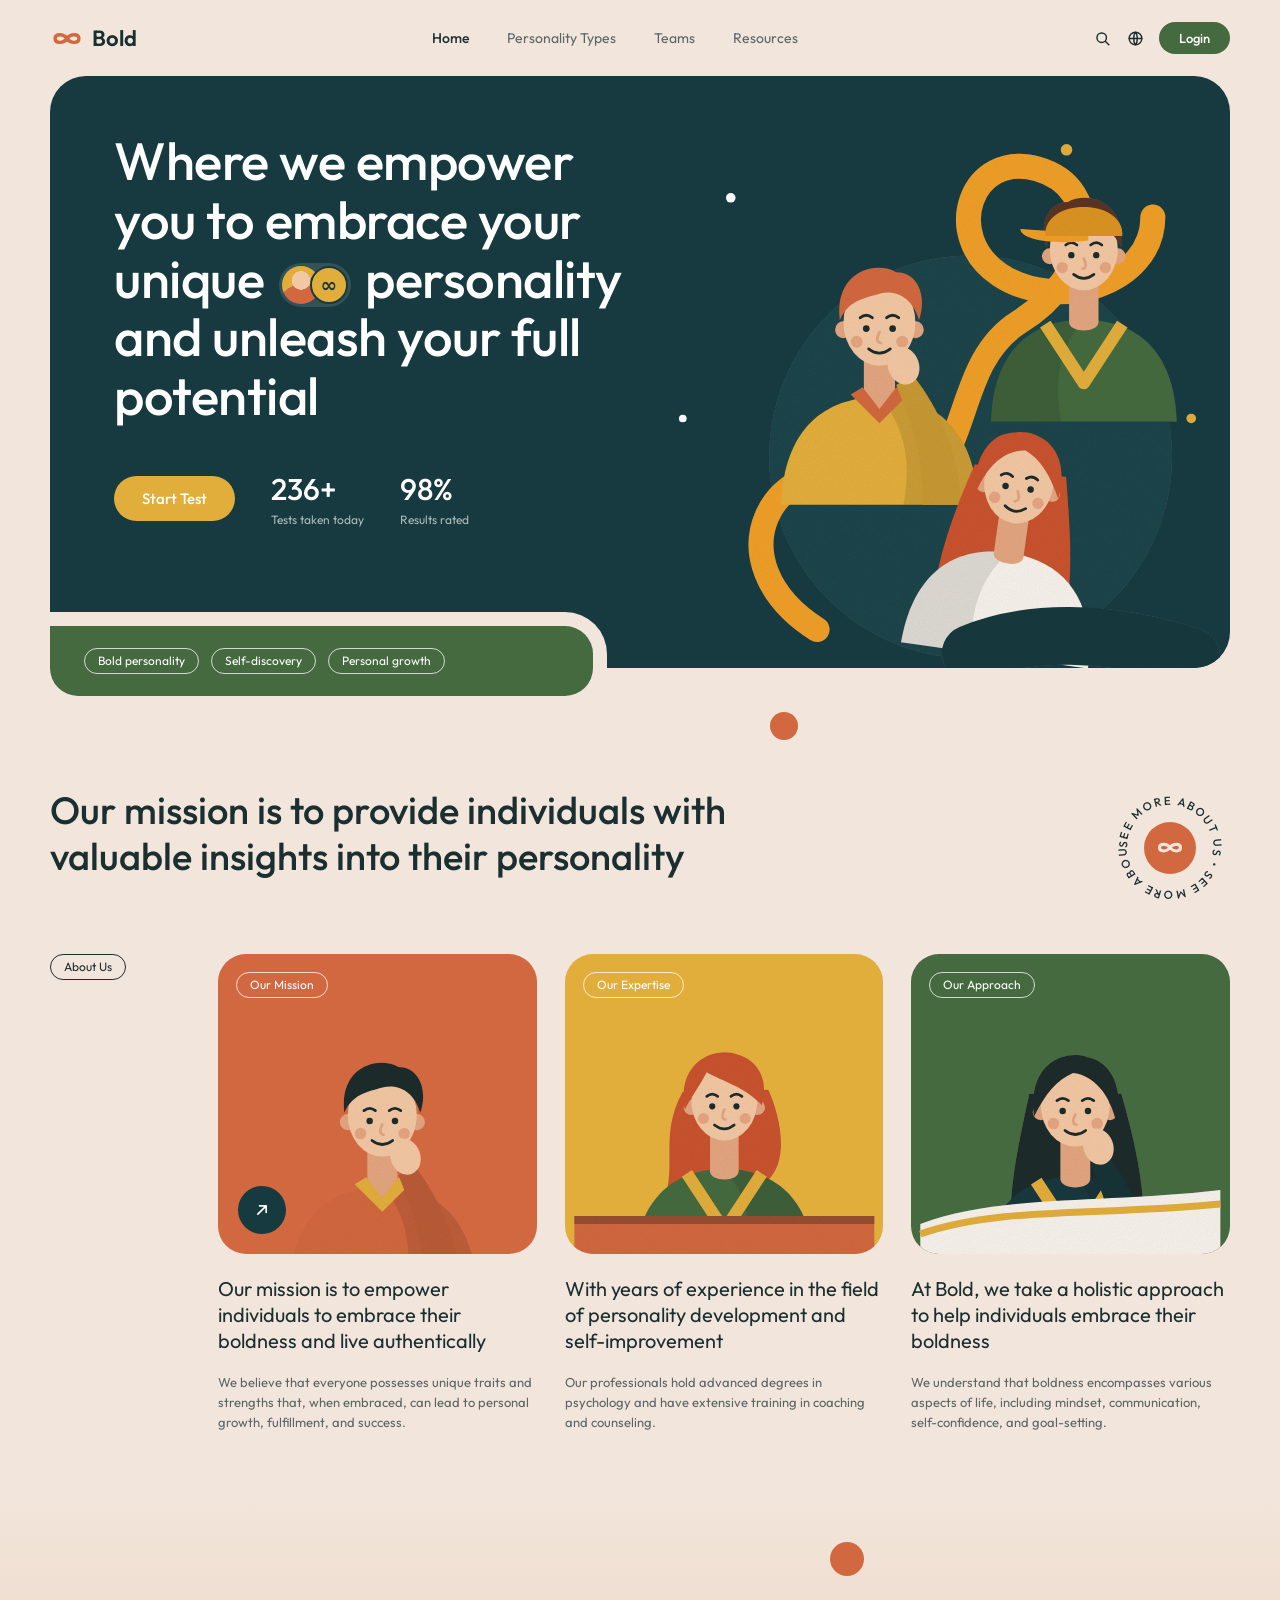
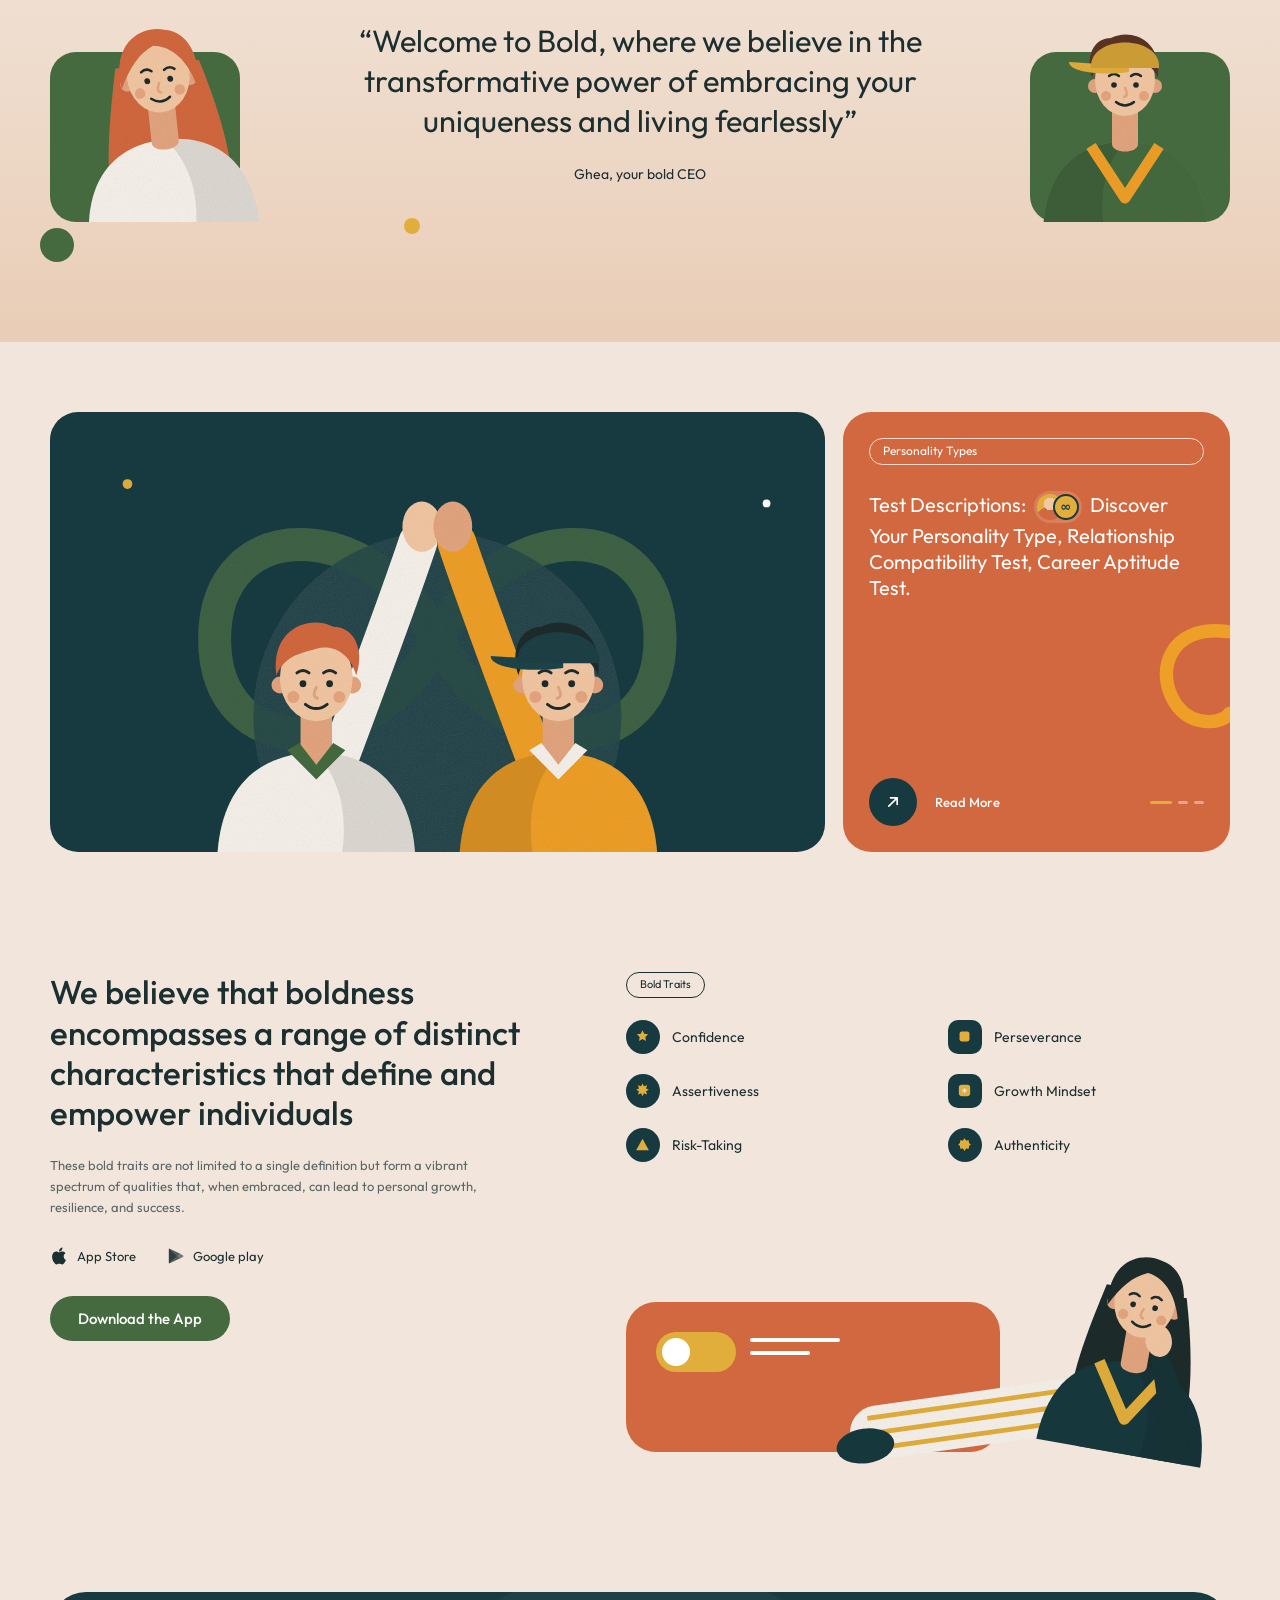
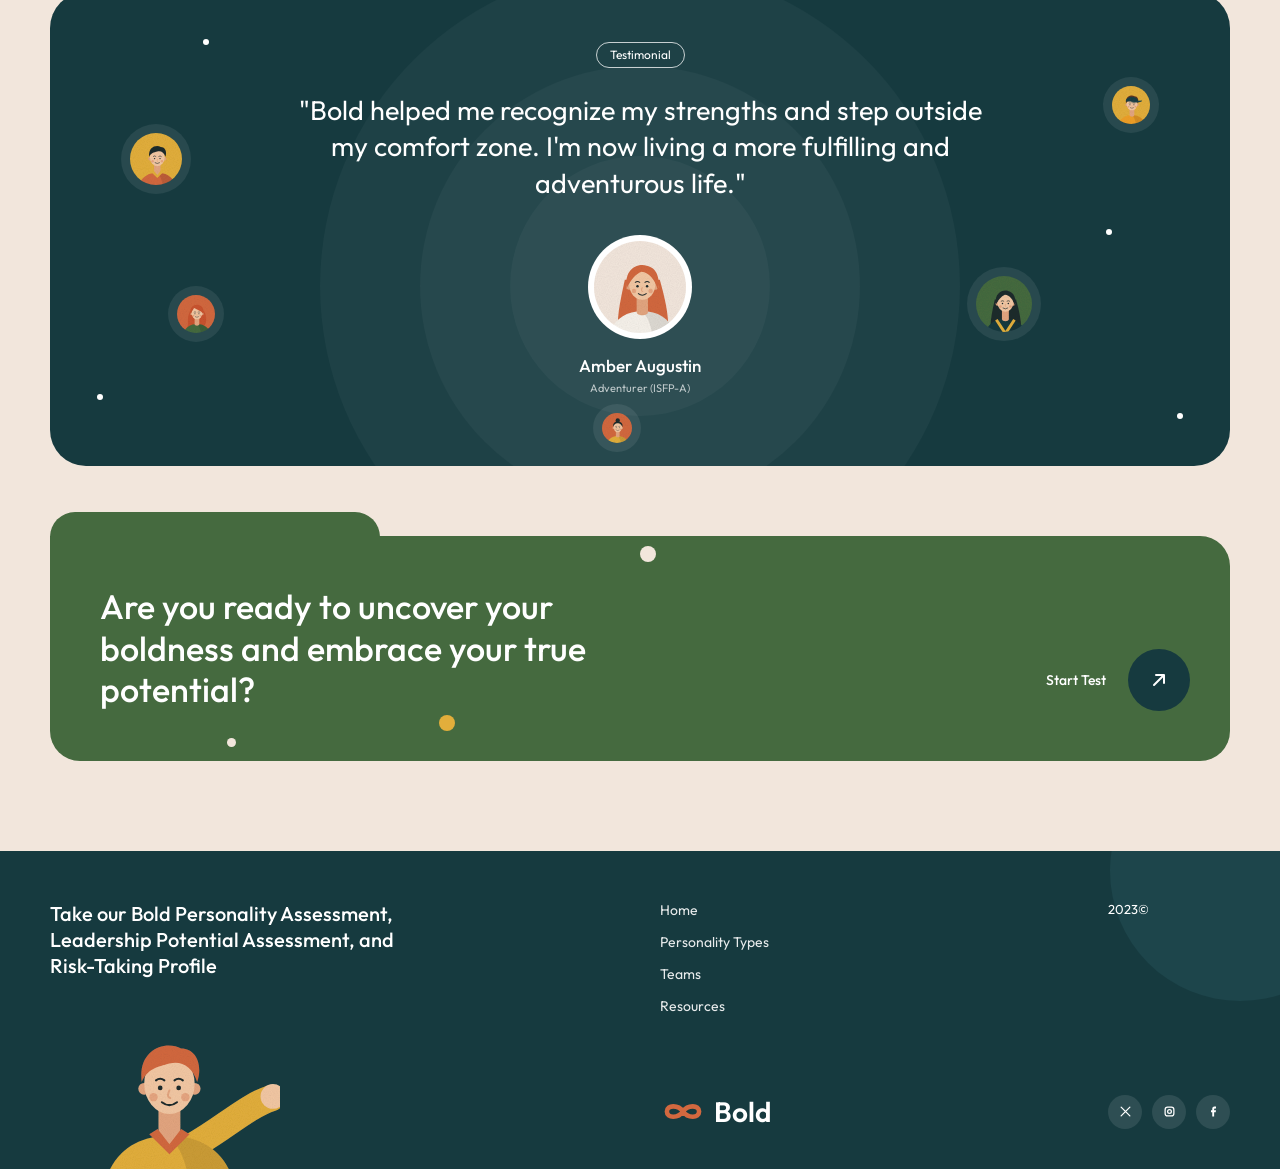
==== bold/index.html @ e5a9aaee "Add Bold personality landing page (HTML/CSS/JS) Co-Authored-By: Claude Opus 5.5 <noreply@anthropic.c" ====
<!DOCTYPE html>
<html lang="en">
<head>
  <meta charset="UTF-8" />
  <meta name="viewport" content="width=device-width, initial-scale=1.0" />
  <title>Bold — Embrace Your Personality</title>
  <meta name="description" content="Bold helps you discover your personality, embrace your uniqueness and unleash your full potential." />
  <link rel="preconnect" href="https://fonts.googleapis.com" />
  <link rel="preconnect" href="https://fonts.gstatic.com" crossorigin />
  <link href="https://fonts.googleapis.com/css2?family=Outfit:wght@300;400;500;600;700&display=swap" rel="stylesheet" />
  <link rel="stylesheet" href="style.css" />
  <link rel="icon" href="data:image/svg+xml,%3Csvg xmlns='http://www.w3.org/2000/svg' viewBox='0 0 40 20'%3E%3Cpath d='M20 10c-4-6-14-6-14 0s10 6 14 0 14-6 14 0-10 6-14 0z' fill='none' stroke='%23D9673F' stroke-width='4'/%3E%3C/svg%3E" />
</head>
<body>
  <!-- grain filter used by illustrations -->
  <svg width="0" height="0" style="position:absolute" aria-hidden="true">
    <filter id="grain">
      <feTurbulence type="fractalNoise" baseFrequency="0.9" numOctaves="2" stitchTiles="stitch" result="n" />
      <feColorMatrix in="n" type="saturate" values="0" result="g" />
      <feComponentTransfer in="g" result="g2"><feFuncA type="table" tableValues="0 0.22" /></feComponentTransfer>
      <feComposite in="g2" in2="SourceGraphic" operator="in" result="gc" />
      <feBlend in="SourceGraphic" in2="gc" mode="multiply" />
    </filter>
  </svg>

  <!-- ============ HEADER ============ -->
  <header class="nav container">
    <a href="#" class="logo" aria-label="Bold home">
      <svg viewBox="0 0 40 20" class="logo-mark"><path d="M20 10c-4-6-14-6-14 0s10 6 14 0 14-6 14 0-10 6-14 0z" /></svg>
      <span>Bold</span>
    </a>
    <nav class="nav-links" id="navLinks">
      <a href="#" class="active">Home</a>
      <a href="#types">Personality Types</a>
      <a href="#about">Teams</a>
      <a href="#traits">Resources</a>
    </nav>
    <div class="nav-actions">
      <button class="icon-btn" aria-label="Search">
        <svg viewBox="0 0 24 24"><circle cx="11" cy="11" r="6" /><path d="M20 20l-4.2-4.2" /></svg>
      </button>
      <button class="icon-btn" aria-label="Language">
        <svg viewBox="0 0 24 24"><circle cx="12" cy="12" r="8" /><path d="M4 12h16M12 4c3 3 3 13 0 16M12 4c-3 3-3 13 0 16" /></svg>
      </button>
      <a href="#" class="btn btn-green btn-sm">Login</a>
      <button class="burger" id="burger" aria-label="Menu"><span></span><span></span></button>
    </div>
  </header>

  <!-- ============ HERO ============ -->
  <section class="container hero-wrap">
    <div class="hero">
      <div class="hero-text reveal">
        <h1>Where we empower you to embrace your unique <span class="pill-avatars"><i class="pa pa-1"></i><i class="pa pa-2">∞</i></span> personality and unleash your full potential</h1>
        <div class="hero-meta">
          <a href="#cta" class="btn btn-yellow">Start Test</a>
          <div class="stat"><strong data-count="236" data-suffix="+">0</strong><span>Tests taken today</span></div>
          <div class="stat"><strong data-count="98" data-suffix="%">0</strong><span>Results rated</span></div>
        </div>
      </div>
      <div class="hero-art" id="heroArt"></div>
    </div>
    <div class="hero-tags">
      <span class="tag tag-light">Bold personality</span>
      <span class="tag tag-light">Self-discovery</span>
      <span class="tag tag-light">Personal growth</span>
    </div>
    <span class="dot dot-orange hero-dot"></span>
  </section>

  <!-- ============ MISSION ============ -->
  <section class="container mission" id="about">
    <div class="mission-head">
      <h2 class="reveal">Our mission is to provide individuals with valuable insights into their personality</h2>
      <a href="#types" class="spin-badge" aria-label="See more about us">
        <svg viewBox="0 0 100 100">
          <defs><path id="circ" d="M50,50 m-36,0 a36,36 0 1,1 72,0 a36,36 0 1,1 -72,0" /></defs>
          <text><textPath href="#circ">See More About Us • See More About Us • </textPath></text>
        </svg>
        <span class="spin-center"><svg viewBox="0 0 40 20"><path d="M20 10c-4-6-14-6-14 0s10 6 14 0 14-6 14 0-10 6-14 0z" /></svg></span>
      </a>
    </div>
    <div class="mission-grid">
      <span class="tag tag-outline about-tag">About Us</span>
      <article class="m-card reveal">
        <div class="m-img bg-terracotta" data-person="mission"><span class="tag tag-light tag-on-img">Our Mission</span>
          <a href="#" class="arrow-btn" aria-label="Read more"><svg viewBox="0 0 24 24"><path d="M7 17L17 7M9 7h8v8" /></svg></a>
        </div>
        <h3>Our mission is to empower individuals to embrace their boldness and live authentically</h3>
        <p>We believe that everyone possesses unique traits and strengths that, when embraced, can lead to personal growth, fulfillment, and success.</p>
      </article>
      <article class="m-card reveal">
        <div class="m-img bg-mustard" data-person="expertise"><span class="tag tag-light tag-on-img">Our Expertise</span></div>
        <h3>With years of experience in the field of personality development and self-improvement</h3>
        <p>Our professionals hold advanced degrees in psychology and have extensive training in coaching and counseling.</p>
      </article>
      <article class="m-card reveal">
        <div class="m-img bg-green" data-person="approach"><span class="tag tag-light tag-on-img">Our Approach</span></div>
        <h3>At Bold, we take a holistic approach to help individuals embrace their boldness</h3>
        <p>We understand that boldness encompasses various aspects of life, including mindset, communication, self-confidence, and goal-setting.</p>
      </article>
    </div>
  </section>

  <!-- ============ QUOTE ============ -->
  <section class="quote-sec">
    <div class="container quote">
      <span class="dot dot-orange q-dot1"></span>
      <span class="dot dot-green q-dot2"></span>
      <span class="dot dot-mustard q-dot3 small"></span>
      <div class="q-portrait q-left reveal" data-person="ceo"></div>
      <blockquote class="reveal">
        <p>“Welcome to Bold, where we believe in the transformative power of embracing your uniqueness and living fearlessly”</p>
        <cite>Ghea, your bold CEO</cite>
      </blockquote>
      <div class="q-portrait q-right reveal" data-person="cap"></div>
    </div>
  </section>

  <!-- ============ TYPES ============ -->
  <section class="container types" id="types">
    <div class="types-art reveal" id="hifive"></div>
    <div class="types-card reveal">
      <span class="tag tag-light">Personality Types</span>
      <div class="types-slides">
        <h3 class="types-slide active">Test Descriptions: <span class="pill-avatars sm"><i class="pa pa-1"></i><i class="pa pa-2">∞</i></span> Discover Your Personality Type, Relationship Compatibility Test, Career Aptitude Test.</h3>
        <h3 class="types-slide">Leadership Potential Assessment: find out how you inspire, decide and guide the people around you.</h3>
        <h3 class="types-slide">Risk-Taking Profile: understand how comfortable you are with uncertainty and bold moves.</h3>
      </div>
      <svg class="types-swirl" viewBox="0 0 120 160"><path d="M110 20 C40 10 20 70 50 110 C70 135 105 130 112 118" /></svg>
      <div class="types-foot">
        <a href="#" class="arrow-btn dark" aria-label="Open"><svg viewBox="0 0 24 24"><path d="M7 17L17 7M9 7h8v8" /></svg></a>
        <a href="#" class="read-more">Read More</a>
        <div class="slide-dots" id="slideDots"><button class="on"></button><button></button><button></button></div>
      </div>
    </div>
  </section>

  <!-- ============ TRAITS ============ -->
  <section class="container traits" id="traits">
    <div class="traits-text reveal">
      <h2>We believe that boldness encompasses a range of distinct characteristics that define and empower individuals</h2>
      <p>These bold traits are not limited to a single definition but form a vibrant spectrum of qualities that, when embraced, can lead to personal growth, resilience, and success.</p>
      <div class="stores">
        <a href="#"><svg viewBox="0 0 24 24"><path d="M16.4 12.6c0-2.6 2.1-3.8 2.2-3.9-1.2-1.8-3.1-2-3.7-2-1.6-.2-3.1.9-3.9.9-.8 0-2-.9-3.4-.9-1.7 0-3.3 1-4.2 2.6-1.8 3.1-.5 7.7 1.3 10.2.9 1.2 1.9 2.6 3.2 2.6 1.3-.1 1.8-.8 3.3-.8 1.6 0 2 .8 3.4.8 1.4 0 2.3-1.3 3.1-2.5 1-1.4 1.4-2.8 1.4-2.9-.1 0-2.7-1-2.7-4.1zM13.9 5c.7-.9 1.2-2 1.1-3.2-1 0-2.3.7-3 1.6-.7.8-1.2 2-1.1 3.1 1.1.1 2.3-.6 3-1.5z" fill="currentColor"/></svg> App Store</a>
        <a href="#"><svg viewBox="0 0 24 24"><path d="M4 3l10 9-10 9c-.4-.2-.6-.6-.6-1.1V4.1c0-.5.2-.9.6-1.1z" fill="currentColor" opacity=".9"/><path d="M14 12l3-2.7 3.4 2c.8.4.8 1.2 0 1.6l-3.4 2L14 12z" fill="currentColor" opacity=".6"/><path d="M4 3l13 6.3L14 12 4 3zM4 21l10-9 3 2.7L4 21z" fill="currentColor" opacity=".75"/></svg> Google play</a>
      </div>
      <a href="#" class="btn btn-green">Download the App</a>
    </div>
    <div class="traits-side">
      <span class="tag tag-outline">Bold Traits</span>
      <ul class="trait-list">
        <li><i class="ti"><svg viewBox="0 0 24 24"><path d="M12 3l2.4 5 5.6.8-4 3.9.9 5.5-4.9-2.6-4.9 2.6.9-5.5-4-3.9 5.6-.8z"/></svg></i>Confidence</li>
        <li><i class="ti sq"><svg viewBox="0 0 24 24"><rect x="5" y="5" width="14" height="14" rx="3"/></svg></i>Perseverance</li>
        <li><i class="ti"><svg viewBox="0 0 24 24"><path d="M12 2l2 4 4.5-1.5L17 9l4 2-4 2 1.5 4.5L14 16l-2 4-2-4-4.5 1.5L7 13l-4-2 4-2-1.5-4.5L10 6z"/></svg></i>Assertiveness</li>
        <li><i class="ti sq"><svg viewBox="0 0 24 24"><rect x="4" y="4" width="16" height="16" rx="4"/><path d="M9 12h6M12 9v6" stroke="#F2E6DC" stroke-width="2"/></svg></i>Growth Mindset</li>
        <li><i class="ti"><svg viewBox="0 0 24 24"><path d="M12 4l9 16H3z"/></svg></i>Risk-Taking</li>
        <li><i class="ti"><svg viewBox="0 0 24 24"><path d="M12 3l2.2 3.2L18 6l.4 3.8L21 12l-2.6 2.2L18 18l-3.8-.2L12 21l-2.2-3.2L6 18l-.4-3.8L3 12l2.6-2.2L6 6l3.8.2z"/></svg></i>Authenticity</li>
      </ul>
      <div class="lounge reveal">
        <div class="lounge-card">
          <span class="toggle"></span>
          <span class="lines"><i></i><i></i></span>
        </div>
        <div class="lounge-person" id="lounge"></div>
      </div>
    </div>
  </section>

  <!-- ============ TESTIMONIAL ============ -->
  <section class="container">
    <div class="testi reveal">
      <div class="rings"><i></i><i></i><i></i></div>
      <span class="tag tag-light">Testimonial</span>
      <p class="testi-quote" id="testiQuote">"Bold helped me recognize my strengths and step outside my comfort zone. I'm now living a more fulfilling and adventurous life."</p>
      <div class="testi-avatar" id="testiAvatar"></div>
      <h4 id="testiName">Amber Augustin</h4>
      <small id="testiRole">Adventurer (ISFP-A)</small>
      <button class="orbit o1" data-i="1" aria-label="Show testimonial 2"></button>
      <button class="orbit o2" data-i="2" aria-label="Show testimonial 3"></button>
      <button class="orbit o3" data-i="3" aria-label="Show testimonial 4"></button>
      <button class="orbit o4" data-i="4" aria-label="Show testimonial 5"></button>
      <button class="orbit o5" data-i="5" aria-label="Show testimonial 6"></button>
      <span class="star s1"></span><span class="star s2"></span><span class="star s3"></span><span class="star s4"></span>
    </div>
  </section>

  <!-- ============ CTA ============ -->
  <section class="container" id="cta">
    <div class="cta reveal">
      <span class="dot dot-cream c1 small"></span>
      <span class="dot dot-mustard c2 small"></span>
      <span class="dot dot-cream c3 tiny"></span>
      <h2>Are you ready to uncover your boldness and embrace your true potential?</h2>
      <div class="cta-actions">
        <a href="#" class="cta-link">Start Test</a>
        <a href="#" class="arrow-btn dark big" aria-label="Start test"><svg viewBox="0 0 24 24"><path d="M7 17L17 7M9 7h8v8" /></svg></a>
      </div>
    </div>
  </section>

  <!-- ============ FOOTER ============ -->
  <footer class="footer">
    <div class="container footer-in">
      <div class="f-left">
        <h3>Take our Bold Personality Assessment, Leadership Potential Assessment, and Risk-Taking Profile</h3>
        <div class="f-person" id="footPerson"></div>
      </div>
      <div class="f-right">
        <ul class="f-links">
          <li><a href="#">Home</a></li>
          <li><a href="#types">Personality Types</a></li>
          <li><a href="#about">Teams</a></li>
          <li><a href="#traits">Resources</a></li>
        </ul>
        <span class="f-year">2023©</span>
        <a href="#" class="logo logo-light"><svg viewBox="0 0 40 20" class="logo-mark"><path d="M20 10c-4-6-14-6-14 0s10 6 14 0 14-6 14 0-10 6-14 0z" /></svg><span>Bold</span></a>
        <div class="socials">
          <a href="#" aria-label="X"><svg viewBox="0 0 24 24"><path d="M5 5l14 14M19 5L5 19"/></svg></a>
          <a href="#" aria-label="Instagram"><svg viewBox="0 0 24 24"><rect x="5" y="5" width="14" height="14" rx="4"/><circle cx="12" cy="12" r="3"/></svg></a>
          <a href="#" aria-label="Facebook"><svg viewBox="0 0 24 24"><path d="M14 7h2V4h-2.5C11 4 10 5.6 10 8v2H8v3h2v7h3v-7h2.5l.5-3h-3V8.3c0-.8.3-1.3 1-1.3z" fill="currentColor" stroke="none"/></svg></a>
        </div>
      </div>
    </div>
  </footer>

  <script src="script.js"></script>
</body>
</html>
---- bold/style.css ----
:root {
  --cream: #F2E6DC;
  --cream-2: #EFD9C8;
  --peach: #E9CDB6;
  --ink: #163A3F;
  --ink-2: #1D454B;
  --terracotta: #D2683F;
  --orange: #EE9F27;
  --mustard: #E2AE3B;
  --green: #456A3F;
  --green-2: #3D5E37;
  --text: #1B2E30;
  --muted: #5A6566;
  --radius: 28px;
}

* { margin: 0; padding: 0; box-sizing: border-box; }
html { scroll-behavior: smooth; overflow-x: hidden; }
body {
  font-family: "Outfit", system-ui, sans-serif;
  background: var(--cream);
  color: var(--text);
  overflow-x: hidden;
  -webkit-font-smoothing: antialiased;
}
a { color: inherit; text-decoration: none; }
button { font: inherit; border: 0; background: none; cursor: pointer; color: inherit; }
img, svg { display: block; }
.container { width: min(1180px, 100% - 40px); margin-inline: auto; }

/* ---------- shared bits ---------- */
.btn {
  display: inline-flex; align-items: center; justify-content: center;
  padding: 13px 28px; border-radius: 999px; font-weight: 500; font-size: 15px;
  transition: transform .25s, box-shadow .25s, background .25s;
}
.btn:hover { transform: translateY(-2px); box-shadow: 0 10px 22px -10px rgba(0,0,0,.45); }
.btn-sm { padding: 8px 20px; font-size: 13px; }
.btn-green { background: var(--green); color: #fff; }
.btn-green:hover { background: var(--green-2); }
.btn-yellow { background: var(--mustard); color: #fff; }

.tag {
  display: inline-block; padding: 5px 13px; border-radius: 999px;
  font-size: 12px; line-height: 1.2; white-space: nowrap;
}
.tag-light { border: 1px solid rgba(255,255,255,.75); color: #fff; }
.tag-outline { border: 1px solid var(--text); color: var(--text); }

.dot { position: absolute; border-radius: 50%; width: 34px; height: 34px; pointer-events: none; }
.dot.small { width: 16px; height: 16px; }
.dot.tiny { width: 9px; height: 9px; }
.dot-orange { background: var(--terracotta); }
.dot-green { background: var(--green); }
.dot-mustard { background: var(--mustard); }
.dot-cream { background: var(--cream); }

.arrow-btn {
  width: 48px; height: 48px; border-radius: 50%; background: var(--ink);
  display: grid; place-items: center; transition: transform .3s;
}
.arrow-btn svg { width: 20px; fill: none; stroke: #fff; stroke-width: 2; stroke-linecap: round; stroke-linejoin: round; }
.arrow-btn:hover { transform: rotate(45deg); }
.arrow-btn.big { width: 62px; height: 62px; }
.arrow-btn.big svg { width: 24px; }

.pill-avatars {
  display: inline-flex; vertical-align: middle; align-items: center;
  background: rgba(255,255,255,.12); border-radius: 999px; padding: 3px; margin: 0 4px;
}
.pa {
  width: 38px; height: 38px; border-radius: 50%; display: grid; place-items: center;
  font-style: normal; font-size: 20px; font-weight: 700;
}
.pa-1 { background: radial-gradient(circle at 50% 38%, #F2C7A3 0 30%, transparent 31%), radial-gradient(circle at 50% 110%, var(--terracotta) 0 50%, transparent 51%), var(--mustard); }
.pa-2 { background: var(--mustard); color: var(--ink); margin-left: -10px; border: 2px solid var(--ink); }
.pill-avatars.sm .pa { width: 26px; height: 26px; font-size: 13px; }
.pill-avatars.sm { background: rgba(255,255,255,.15); }

.reveal { opacity: 0; transform: translateY(30px); transition: opacity .8s ease, transform .8s ease; }
.reveal.in { opacity: 1; transform: none; }

.illo { width: 100%; height: 100%; filter: url(#grain); }

/* ---------- NAV ---------- */
.nav { display: flex; align-items: center; justify-content: space-between; padding: 22px 0; position: relative; z-index: 20; }
.logo { display: flex; align-items: center; gap: 8px; font-weight: 600; font-size: 22px; }
.logo-mark { width: 34px; fill: none; stroke: var(--terracotta); stroke-width: 4; }
.nav-links { display: flex; gap: 38px; font-size: 14px; }
.nav-links a { color: var(--muted); transition: color .2s; position: relative; }
.nav-links a.active, .nav-links a:hover { color: var(--text); font-weight: 500; }
.nav-actions { display: flex; align-items: center; gap: 14px; }
.icon-btn svg { width: 19px; fill: none; stroke: var(--text); stroke-width: 1.8; stroke-linecap: round; }
.burger { display: none; width: 36px; height: 36px; flex-direction: column; justify-content: center; gap: 6px; }
.burger span { display: block; height: 2px; background: var(--text); width: 22px; margin-inline: auto; transition: .3s; }
.burger.open span:first-child { transform: translateY(4px) rotate(45deg); }
.burger.open span:last-child { transform: translateY(-4px) rotate(-45deg); }

/* ---------- HERO ---------- */
.hero-wrap { position: relative; }
.hero {
  background: var(--ink); border-radius: 36px; min-height: 560px;
  display: grid; grid-template-columns: 1.05fr 1fr; overflow: hidden; position: relative;
  border-bottom-left-radius: 36px;
}
.hero-text { padding: 56px 0 140px 64px; color: #fff; z-index: 2; }
.hero h1 { font-size: clamp(32px, 4.1vw, 54px); font-weight: 500; line-height: 1.12; letter-spacing: -.5px; }
.hero-meta { display: flex; align-items: center; gap: 36px; margin-top: 44px; flex-wrap: wrap; }
.stat strong { display: block; font-size: 30px; font-weight: 500; }
.stat span { font-size: 12px; color: rgba(255,255,255,.65); }
.hero-art { position: relative; min-height: 460px; }
.hero-tags {
  position: absolute; left: 0; bottom: -28px; width: 46%;
  background: var(--green); border-radius: 0 28px 28px 28px; padding: 22px 34px;
  display: flex; gap: 12px; flex-wrap: wrap;
  box-shadow: 0 0 0 14px var(--cream);
}
.hero-dot { left: 61%; bottom: -72px; width: 28px; height: 28px; }

/* ---------- MISSION ---------- */
.mission { padding-top: 120px; position: relative; }
.mission-head { display: flex; justify-content: space-between; align-items: flex-start; gap: 30px; }
.mission-head h2 { font-size: clamp(26px, 3vw, 38px); font-weight: 500; line-height: 1.2; max-width: 720px; }
.spin-badge { position: relative; width: 120px; height: 120px; flex: none; }
.spin-badge > svg { width: 100%; height: 100%; animation: spin 14s linear infinite; }
.spin-badge text { font-size: 9.6px; letter-spacing: 1.6px; fill: var(--text); font-weight: 500; text-transform: uppercase; }
.spin-center { position: absolute; inset: 34px; border-radius: 50%; background: var(--terracotta); display: grid; place-items: center; }
.spin-center svg { width: 30px; fill: none; stroke: var(--cream); stroke-width: 4; }
@keyframes spin { to { transform: rotate(360deg); } }

.mission-grid { display: grid; grid-template-columns: 140px repeat(3, 1fr); gap: 28px; margin-top: 46px; }
.about-tag { align-self: start; justify-self: start; }
.m-img { height: 300px; border-radius: var(--radius); position: relative; overflow: hidden; }
.m-img .illo { position: absolute; inset: 0; }
.tag-on-img { position: absolute; top: 18px; left: 18px; z-index: 2; }
.m-img .arrow-btn { position: absolute; left: 20px; bottom: 20px; z-index: 2; }
.bg-terracotta { background: var(--terracotta); }
.bg-mustard { background: var(--mustard); }
.bg-green { background: var(--green); }
.m-card h3 { font-size: 20px; font-weight: 400; line-height: 1.3; margin: 22px 0 18px; }
.m-card p { font-size: 13px; color: var(--muted); line-height: 1.55; }
.m-card:hover .illo { transform: scale(1.04); }
.m-img .illo { transition: transform .6s ease; }

/* ---------- QUOTE ---------- */
.quote-sec { background: linear-gradient(var(--cream), var(--peach)); padding: 110px 0 120px; margin-top: 40px; }
.quote { position: relative; display: grid; grid-template-columns: 220px 1fr 220px; align-items: center; gap: 40px; }
.quote blockquote { text-align: center; }
.quote blockquote p { font-size: clamp(22px, 2.4vw, 31px); line-height: 1.3; font-weight: 400; }
.quote cite { display: block; margin-top: 24px; font-style: normal; font-size: 14px; }
.q-portrait { height: 240px; position: relative; }
.q-portrait::before {
  content: ""; position: absolute; left: 0; right: 30px; bottom: 0; height: 170px;
  background: var(--green); border-radius: 26px;
}
.q-right::before { left: 20px; right: 0; top: 70px; bottom: 0; height: auto; }
.q-portrait .illo { position: relative; z-index: 1; }
.q-dot1 { right: 31%; top: -40px; }
.q-dot2 { left: -10px; bottom: -40px; }
.q-dot3 { left: 30%; bottom: -12px; }

/* ---------- TYPES ---------- */
.types { display: grid; grid-template-columns: 2fr 1fr; gap: 18px; padding-top: 70px; }
.types-art { background: var(--ink); border-radius: var(--radius); height: 440px; overflow: hidden; position: relative; }
.types-card {
  background: var(--terracotta); border-radius: var(--radius); padding: 26px; color: #fff;
  position: relative; overflow: hidden; display: flex; flex-direction: column;
}
.types-slides { position: relative; margin-top: 26px; min-height: 140px; }
.types-slide { position: absolute; inset: 0; font-size: 20px; font-weight: 400; line-height: 1.3; opacity: 0; transform: translateY(10px); transition: .5s; }
.types-slide.active { opacity: 1; transform: none; }
.types-swirl { position: absolute; right: -6px; top: 46%; width: 100px; fill: none; stroke: var(--orange); stroke-width: 16; stroke-linecap: round; }
.types-foot { margin-top: auto; display: flex; align-items: center; gap: 18px; position: relative; }
.read-more { font-size: 13px; font-weight: 500; }
.slide-dots { margin-left: auto; display: flex; gap: 6px; }
.slide-dots button { width: 10px; height: 3px; border-radius: 3px; background: rgba(255,255,255,.4); transition: .3s; }
.slide-dots button.on { width: 22px; background: var(--mustard); }

/* ---------- TRAITS ---------- */
.traits { display: grid; grid-template-columns: 1fr 1.15fr; gap: 50px; padding-top: 120px; }
.traits h2 { font-size: clamp(25px, 2.6vw, 33px); font-weight: 500; line-height: 1.22; }
.traits-text p { font-size: 13px; color: var(--muted); line-height: 1.6; margin: 22px 0 28px; max-width: 470px; }
.stores { display: flex; gap: 30px; margin-bottom: 30px; }
.stores a { display: flex; align-items: center; gap: 7px; font-size: 13px; }
.stores svg { width: 20px; }
.traits-side .tag { font-size: 11px; }
.trait-list { list-style: none; display: grid; grid-template-columns: 1fr 1fr; gap: 20px 40px; margin-top: 22px; }
.trait-list li { display: flex; align-items: center; gap: 12px; font-size: 14px; }
.ti { width: 34px; height: 34px; border-radius: 50%; background: var(--ink); display: grid; place-items: center; flex: none; }
.ti.sq { border-radius: 10px; }
.ti svg { width: 17px; fill: var(--mustard); }
.lounge { position: relative; height: 270px; margin-top: 40px; overflow: visible; }
.traits-side { min-width: 0; }
.lounge-card {
  position: absolute; left: 0; bottom: 20px; width: 62%; height: 150px;
  background: var(--terracotta); border-radius: 30px;
}
.toggle { position: absolute; left: 30px; top: 30px; width: 80px; height: 40px; border-radius: 99px; background: var(--mustard); }
.toggle::after { content: ""; position: absolute; left: 6px; top: 6px; width: 28px; height: 28px; border-radius: 50%; background: #fff; animation: tog 3s ease-in-out infinite; }
@keyframes tog { 50% { left: 46px; } }
.lines { position: absolute; left: 124px; top: 36px; display: grid; gap: 9px; }
.lines i { display: block; height: 4px; width: 90px; background: #fff; border-radius: 4px; }
.lines i + i { width: 60px; }
.lounge-person { position: absolute; right: -20px; bottom: 0; width: 72%; height: 290px; }

/* ---------- TESTIMONIAL ---------- */
.testi {
  margin-top: 120px; background: var(--ink); border-radius: 36px; color: #fff;
  text-align: center; padding: 50px 30px 70px; position: relative; overflow: hidden;
}
.rings { position: absolute; left: 50%; top: 62%; transform: translate(-50%, -50%); pointer-events: none; }
.rings i { position: absolute; left: 50%; top: 50%; border-radius: 50%; transform: translate(-50%, -50%); background: rgba(255,255,255,.035); }
.rings i:nth-child(1) { width: 640px; height: 640px; }
.rings i:nth-child(2) { width: 440px; height: 440px; }
.rings i:nth-child(3) { width: 260px; height: 260px; }
.testi .tag { position: relative; }
.testi-quote { position: relative; font-size: clamp(19px, 2.2vw, 27px); line-height: 1.35; max-width: 700px; margin: 24px auto 34px; transition: opacity .35s; }
.testi-avatar { position: relative; width: 104px; height: 104px; border-radius: 50%; margin: 0 auto 16px; background: #fff; padding: 6px; transition: opacity .35s; }
.testi-avatar > div { width: 100%; height: 100%; border-radius: 50%; overflow: hidden; }
.testi h4 { position: relative; font-weight: 500; font-size: 17px; }
.testi small { position: relative; font-size: 11px; color: rgba(255,255,255,.7); }
.orbit {
  position: absolute; width: 56px; height: 56px; border-radius: 50%; padding: 9px;
  background: rgba(255,255,255,.08); transition: transform .3s;
}
.orbit:hover { transform: scale(1.12); }
.orbit > div { width: 100%; height: 100%; border-radius: 50%; overflow: hidden; }
.o1 { left: 6%; top: 28%; width: 70px; height: 70px; }
.o2 { left: 10%; top: 62%; }
.o3 { right: 6%; top: 18%; }
.o4 { right: 16%; top: 58%; width: 74px; height: 74px; }
.o5 { left: 46%; bottom: 3%; width: 48px; height: 48px; }
.star { position: absolute; width: 6px; height: 6px; border-radius: 50%; background: #fff; }
.s1 { left: 13%; top: 10%; } .s2 { right: 10%; top: 50%; } .s3 { left: 4%; bottom: 14%; } .s4 { right: 4%; bottom: 10%; }

/* ---------- CTA ---------- */
.cta {
  margin: 70px 0 90px; background: var(--green); border-radius: 30px; border-top-left-radius: 0;
  padding: 50px 40px 50px 50px; color: #fff; position: relative;
  display: flex; justify-content: space-between; align-items: flex-end; gap: 30px;
}
.cta::before { /* notch tab on top left */
  content: ""; position: absolute; left: 0; top: -24px; width: 28%; height: 25px;
  background: var(--green); border-radius: 30px 30px 0 0;
}
.cta h2 { font-size: clamp(24px, 2.7vw, 34px); font-weight: 500; line-height: 1.22; max-width: 500px; }
.cta-actions { display: flex; align-items: center; gap: 22px; }
.cta-link { font-size: 14px; font-weight: 500; }
.c1 { left: 50%; top: 10px; } .c2 { left: 33%; bottom: 30px; } .c3 { left: 15%; bottom: 14px; }

/* ---------- FOOTER ---------- */
.footer { background: var(--ink); color: #fff; overflow: hidden; position: relative; }
.footer::after { content: ""; position: absolute; right: -90px; top: -110px; width: 260px; height: 260px; border-radius: 50%; background: var(--ink-2); }
.footer-in { display: grid; grid-template-columns: 1fr 1fr; gap: 40px; padding-top: 50px; position: relative; z-index: 1; }
.f-left h3 { font-size: 20px; font-weight: 500; line-height: 1.3; max-width: 380px; }
.f-person { width: 230px; height: 170px; margin-top: 20px; }
.f-right { display: grid; grid-template-columns: 1fr auto; grid-template-rows: auto 1fr; gap: 20px; padding-bottom: 40px; }
.f-links { list-style: none; display: grid; gap: 14px; font-size: 14px; }
.f-links a { opacity: .9; transition: color .2s; }
.f-links a:hover { color: var(--mustard); }
.f-year { font-size: 13px; }
.logo-light { align-self: end; color: #fff; font-size: 28px; }
.logo-light .logo-mark { width: 46px; }
.socials { align-self: end; display: flex; gap: 10px; }
.socials a { width: 34px; height: 34px; border-radius: 50%; background: rgba(255,255,255,.1); display: grid; place-items: center; transition: background .2s; }
.socials a:hover { background: var(--terracotta); }
.socials svg { width: 15px; fill: none; stroke: #fff; stroke-width: 2; stroke-linecap: round; color: #fff; }

/* ---------- RESPONSIVE ---------- */
@media (max-width: 980px) {
  .nav-links {
    position: absolute; top: 76px; left: 0; right: 0; flex-direction: column; gap: 0;
    background: var(--cream); border-radius: 20px; padding: 10px 20px; box-shadow: 0 20px 40px -20px rgba(0,0,0,.3);
    opacity: 0; pointer-events: none; transform: translateY(-10px); transition: .3s;
  }
  .nav-links.open { opacity: 1; pointer-events: auto; transform: none; }
  .nav-links a { padding: 12px 0; border-bottom: 1px solid rgba(0,0,0,.06); }
  .burger { display: flex; }
  .icon-btn { display: none; }
  .hero { grid-template-columns: 1fr; }
  .hero-text { padding: 44px 32px 10px; }
  .hero-art { min-height: 380px; }
  .hero-tags { position: relative; width: 100%; bottom: 0; margin-top: 14px; border-radius: 26px; box-shadow: none; }
  .hero-dot { display: none; }
  .mission { padding-top: 80px; }
  .mission-grid { grid-template-columns: 1fr 1fr; }
  .about-tag { grid-column: 1 / -1; }
  .quote { grid-template-columns: 1fr; text-align: center; }
  .q-portrait { width: 200px; margin-inline: auto; }
  .q-right { display: none; }
  .types { grid-template-columns: 1fr; }
  .types-card { min-height: 330px; }
  .traits { grid-template-columns: 1fr; }
  .footer-in { grid-template-columns: 1fr; }
}
@media (max-width: 620px) {
  .container { width: calc(100% - 32px); }
  .hero { border-radius: 26px; }
  .hero-text { padding: 34px 22px 0; }
  .hero-meta { gap: 22px; }
  .hero-art { min-height: 320px; }
  .mission-head { flex-direction: column-reverse; }
  .spin-badge { width: 96px; height: 96px; align-self: flex-end; }
  .spin-center { inset: 27px; }
  .mission-grid { grid-template-columns: 1fr; }
  .types-art { height: 300px; }
  .trait-list { gap: 16px 14px; }
  .trait-list li { font-size: 13px; }
  .lounge-card { width: 80%; }
  .lounge-person { width: 85%; right: 0; }
  .traits { overflow: hidden; }
  .testi { padding: 40px 20px 60px; }
  .orbit { display: none; }
  .cta { flex-direction: column; align-items: flex-start; padding: 40px 26px; }
  .cta::before { width: 45%; }
  .f-right { grid-template-columns: 1fr; }
}
@media (prefers-reduced-motion: reduce) {
  *, *::before, *::after { animation: none !important; transition: none !important; }
  .reveal { opacity: 1; transform: none; }
}
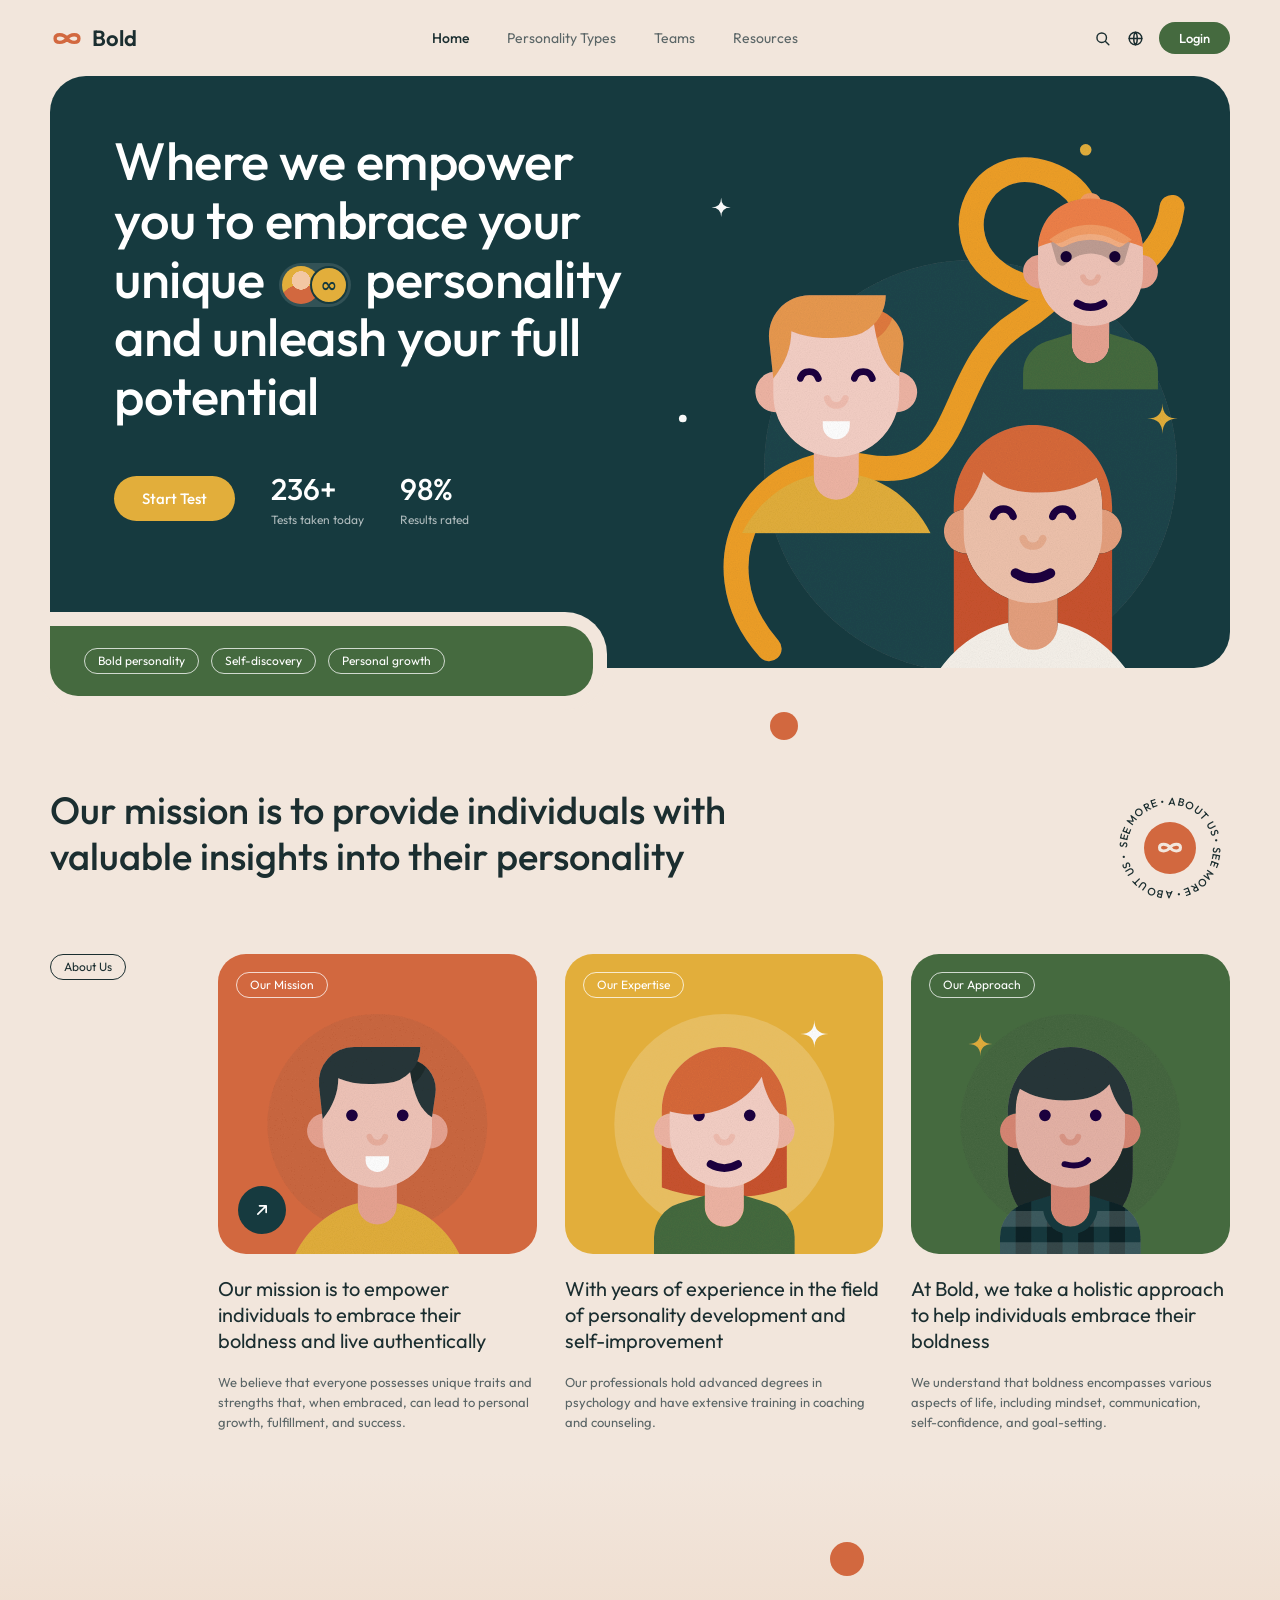
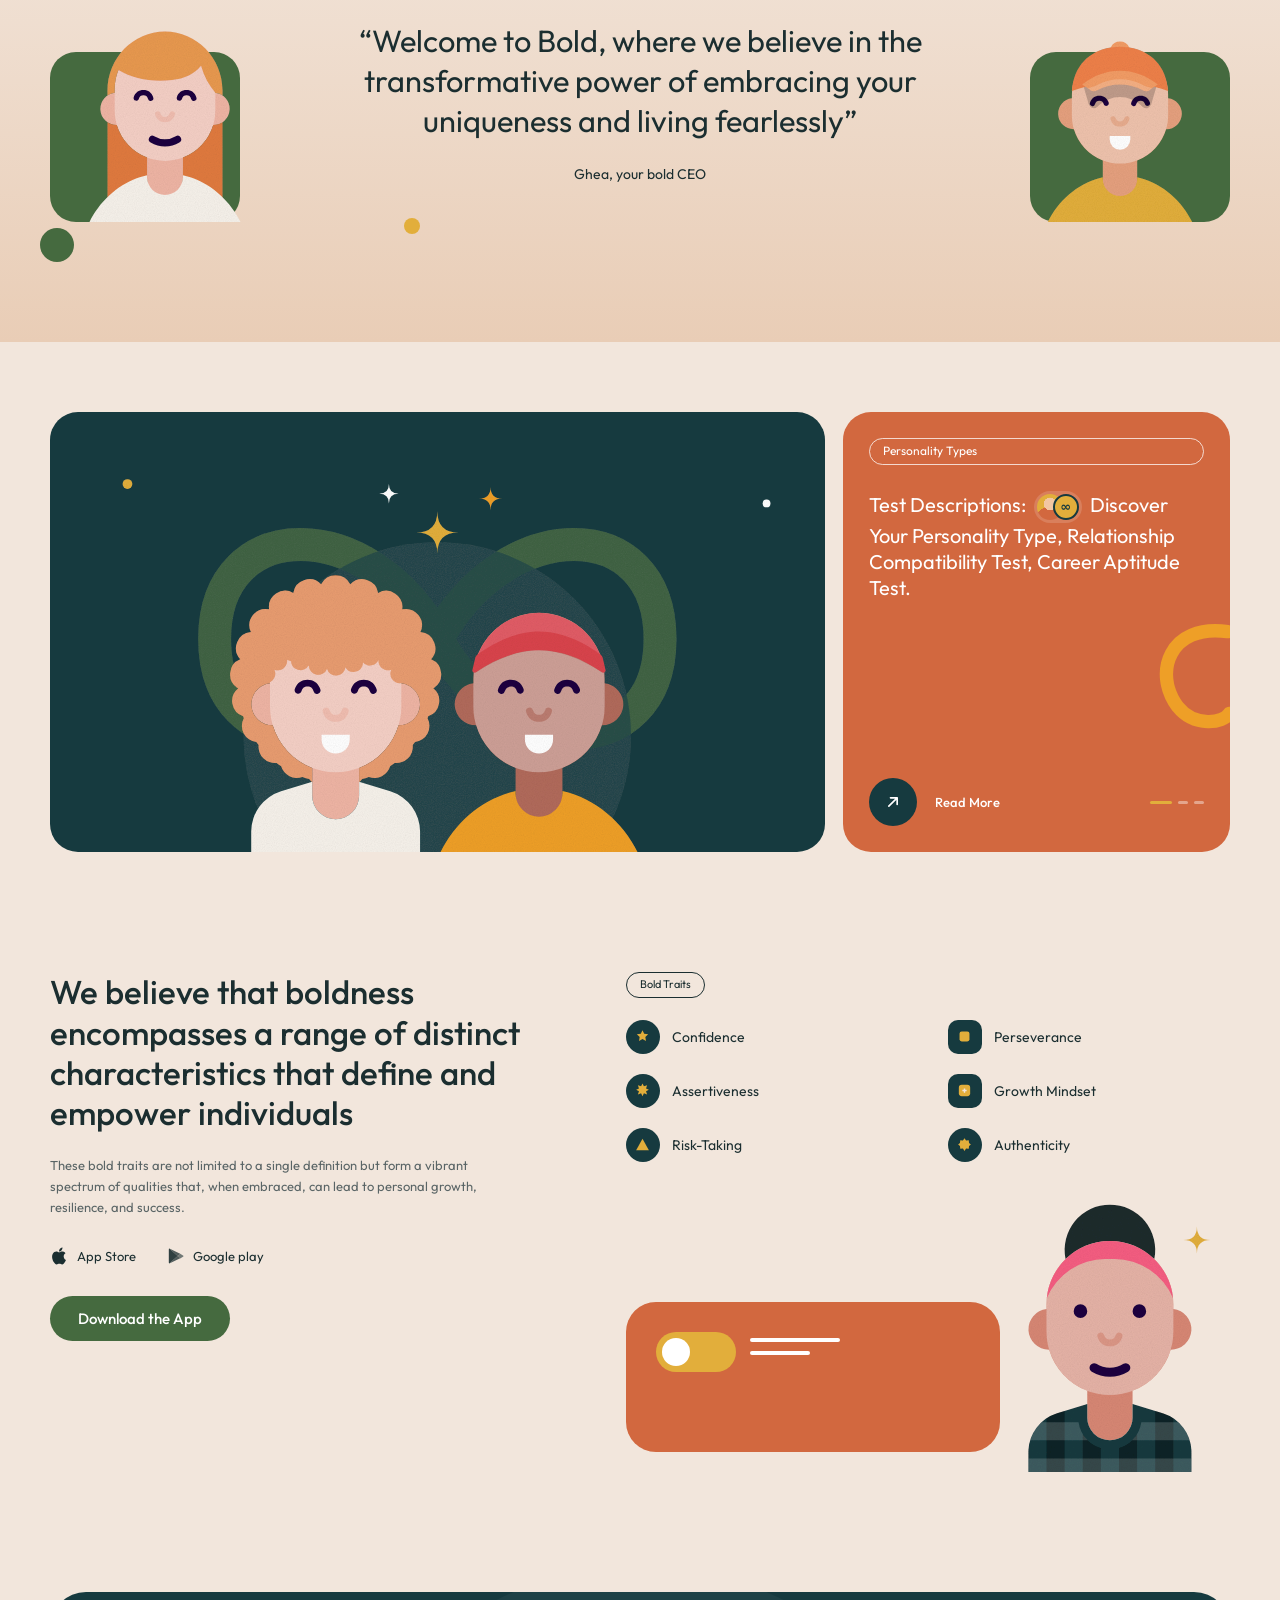
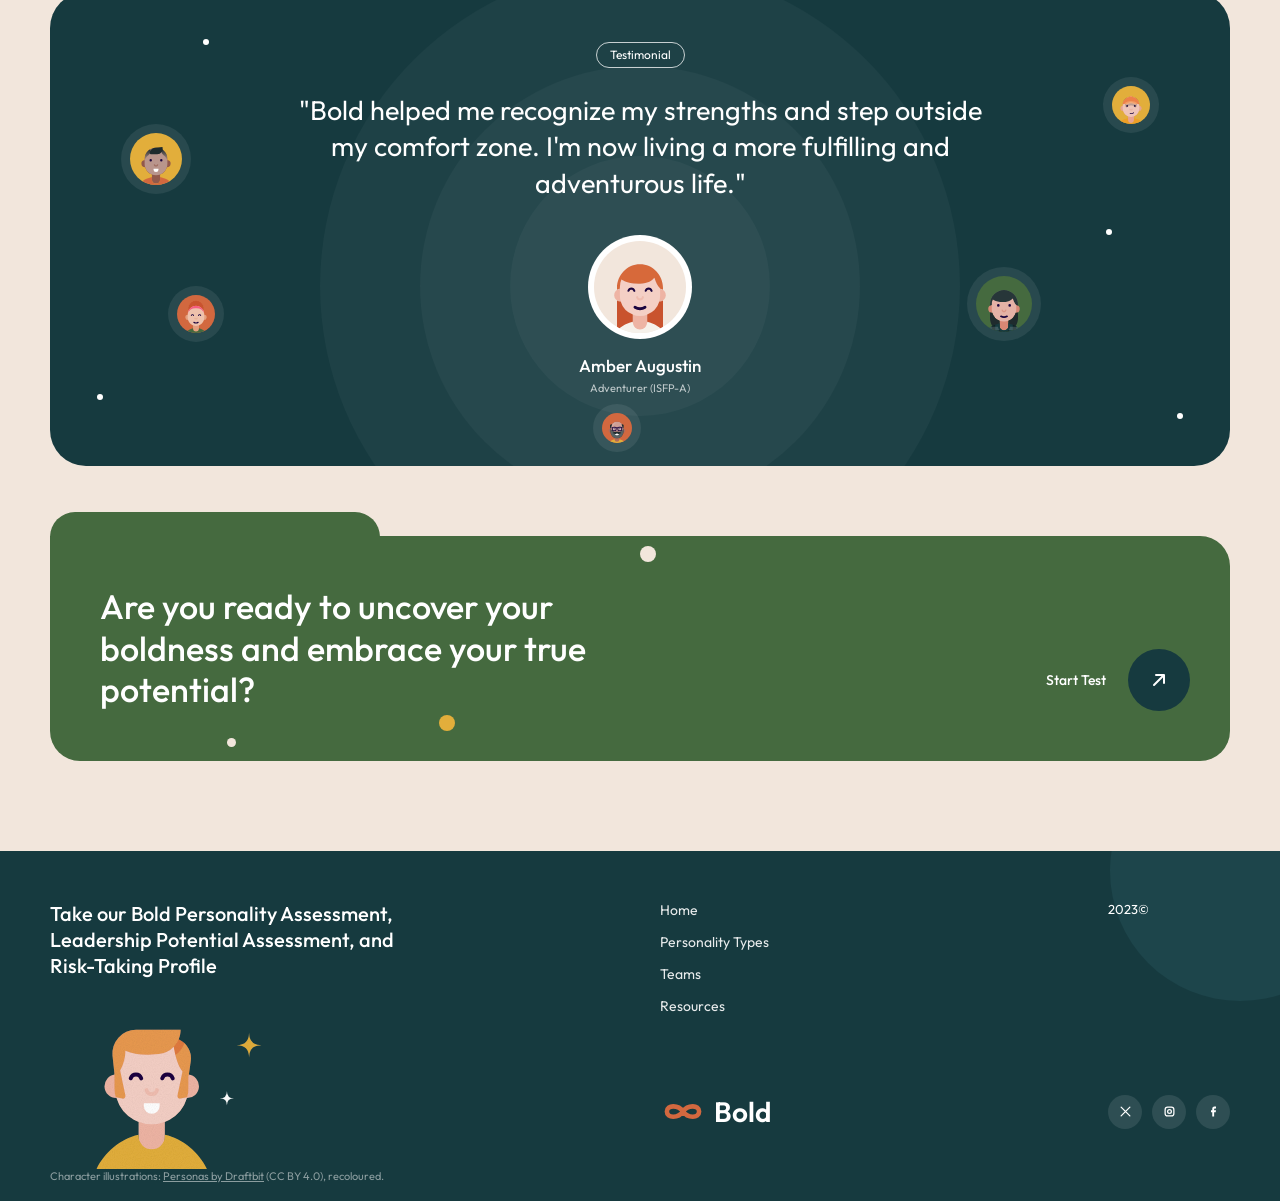
==== commit fba75d89: "Replace hand-drawn characters with recoloured Personas illustrations Co-Authored-By: Claude Opus 5.5" ====
--- a/bold/index.html
+++ b/bold/index.html
@@ -75,7 +75,7 @@
       <a href="#types" class="spin-badge" aria-label="See more about us">
         <svg viewBox="0 0 100 100">
           <defs><path id="circ" d="M50,50 m-36,0 a36,36 0 1,1 72,0 a36,36 0 1,1 -72,0" /></defs>
-          <text><textPath href="#circ">See More About Us • See More About Us • </textPath></text>
+          <text><textPath href="#circ" textLength="222" lengthAdjust="spacing">See More • About Us • See More • About Us •</textPath></text>
         </svg>
         <span class="spin-center"><svg viewBox="0 0 40 20"><path d="M20 10c-4-6-14-6-14 0s10 6 14 0 14-6 14 0-10 6-14 0z" /></svg></span>
       </a>
@@ -222,6 +222,7 @@
         </div>
       </div>
     </div>
+    <p class="credit container">Character illustrations: <a href="https://personas.draftbit.com/" target="_blank" rel="noopener">Personas by Draftbit</a> (CC BY 4.0), recoloured.</p>
   </footer>
 
   <script src="script.js"></script>
--- a/bold/style.css
+++ b/bold/style.css
@@ -123,7 +123,7 @@
 .mission-head h2 { font-size: clamp(26px, 3vw, 38px); font-weight: 500; line-height: 1.2; max-width: 720px; }
 .spin-badge { position: relative; width: 120px; height: 120px; flex: none; }
 .spin-badge > svg { width: 100%; height: 100%; animation: spin 14s linear infinite; }
-.spin-badge text { font-size: 9.6px; letter-spacing: 1.6px; fill: var(--text); font-weight: 500; text-transform: uppercase; }
+.spin-badge text { font-size: 9px; letter-spacing: 1.2px; fill: var(--text); font-weight: 500; text-transform: uppercase; }
 .spin-center { position: absolute; inset: 34px; border-radius: 50%; background: var(--terracotta); display: grid; place-items: center; }
 .spin-center svg { width: 30px; fill: none; stroke: var(--cream); stroke-width: 4; }
 @keyframes spin { to { transform: rotate(360deg); } }
@@ -265,6 +265,9 @@
 .socials a { width: 34px; height: 34px; border-radius: 50%; background: rgba(255,255,255,.1); display: grid; place-items: center; transition: background .2s; }
 .socials a:hover { background: var(--terracotta); }
 .socials svg { width: 15px; fill: none; stroke: #fff; stroke-width: 2; stroke-linecap: round; color: #fff; }
+
+.credit { position: relative; z-index: 1; font-size: 11px; opacity: .5; padding: 0 0 18px; }
+.credit a { text-decoration: underline; }
 
 /* ---------- RESPONSIVE ---------- */
 @media (max-width: 980px) {
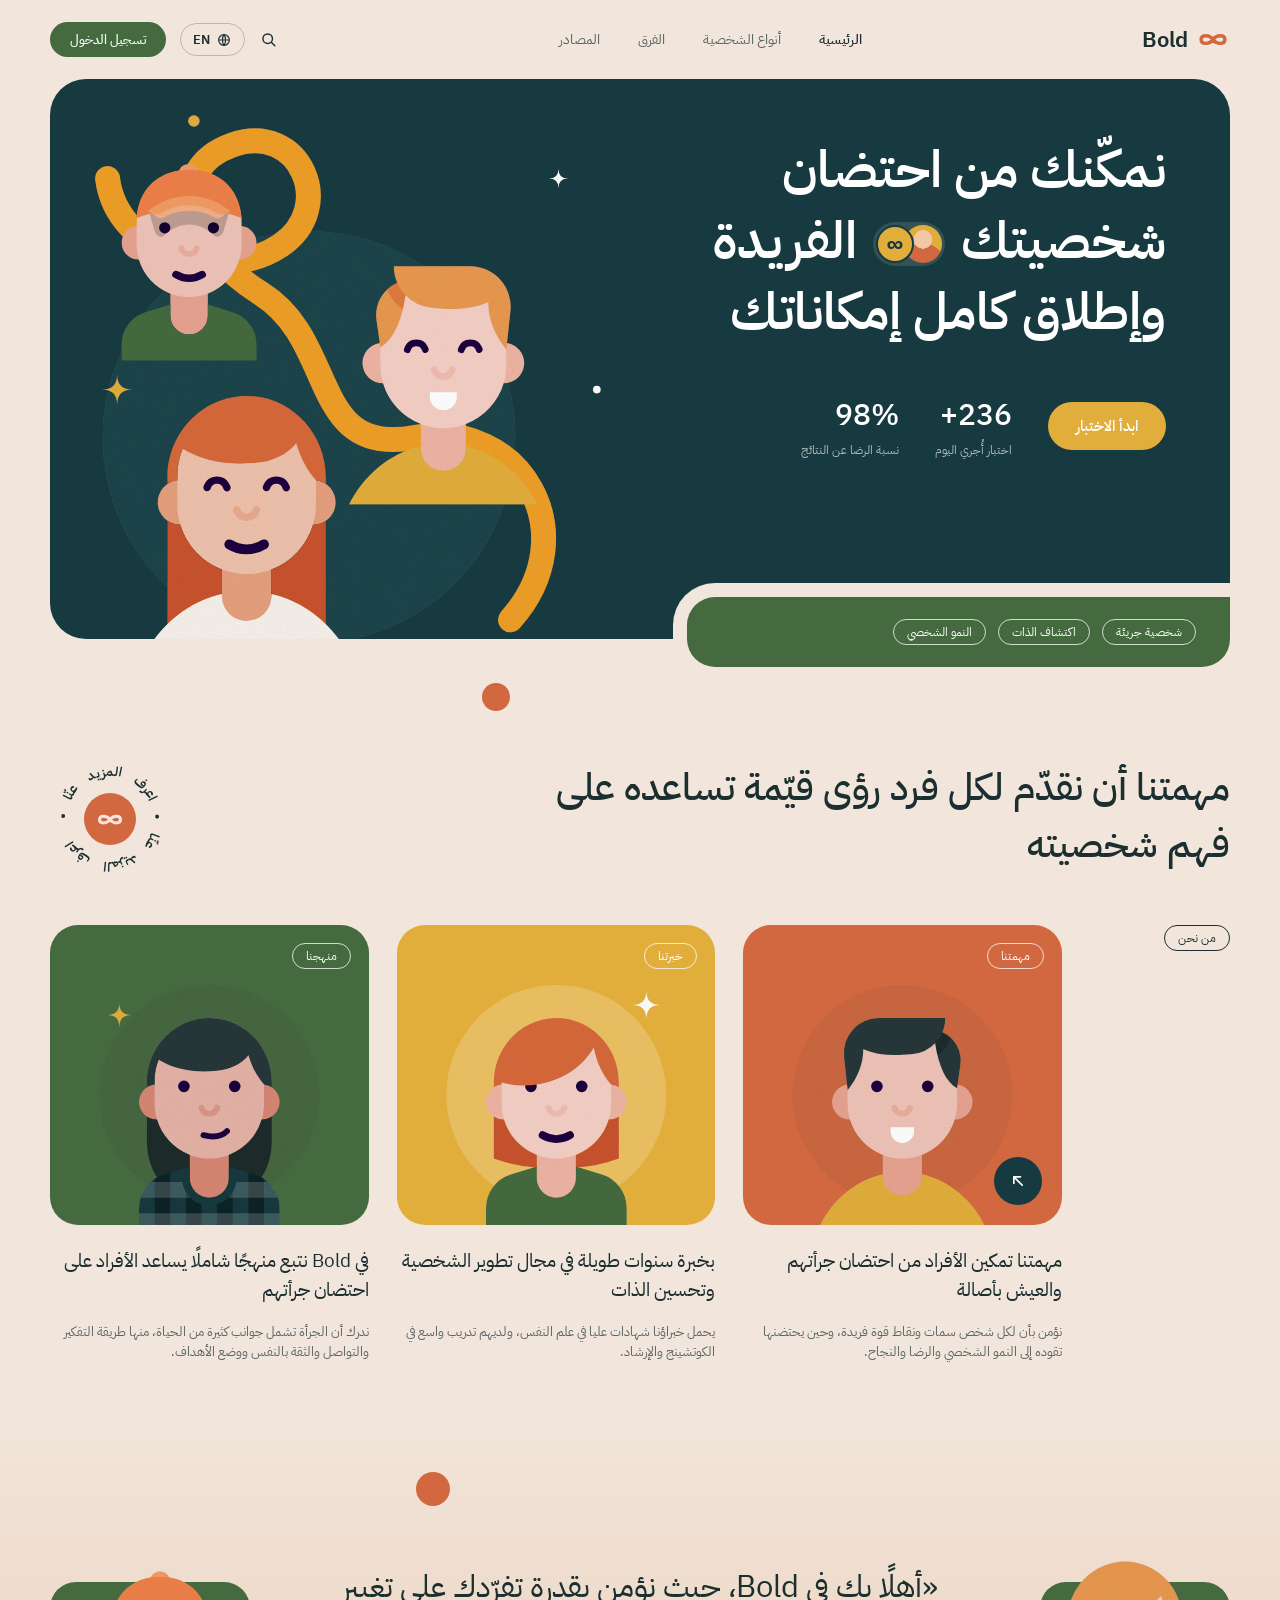
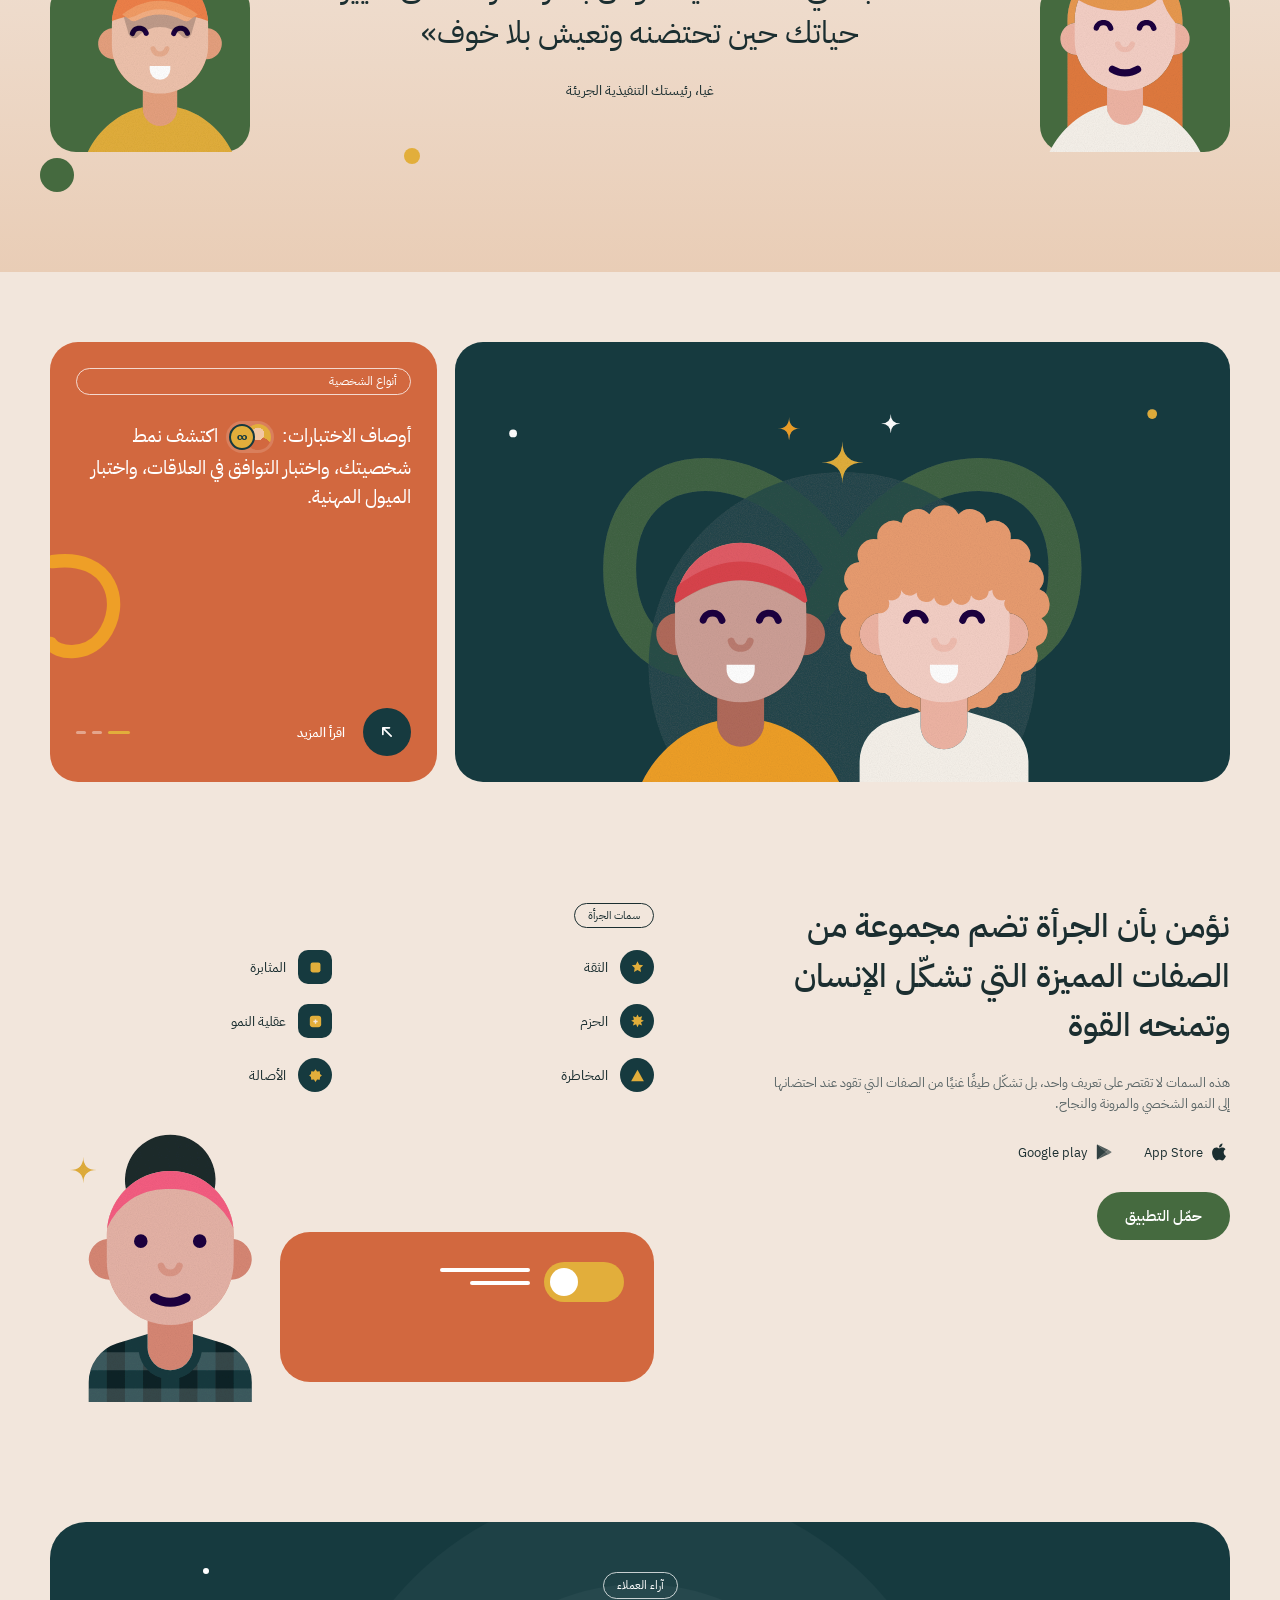
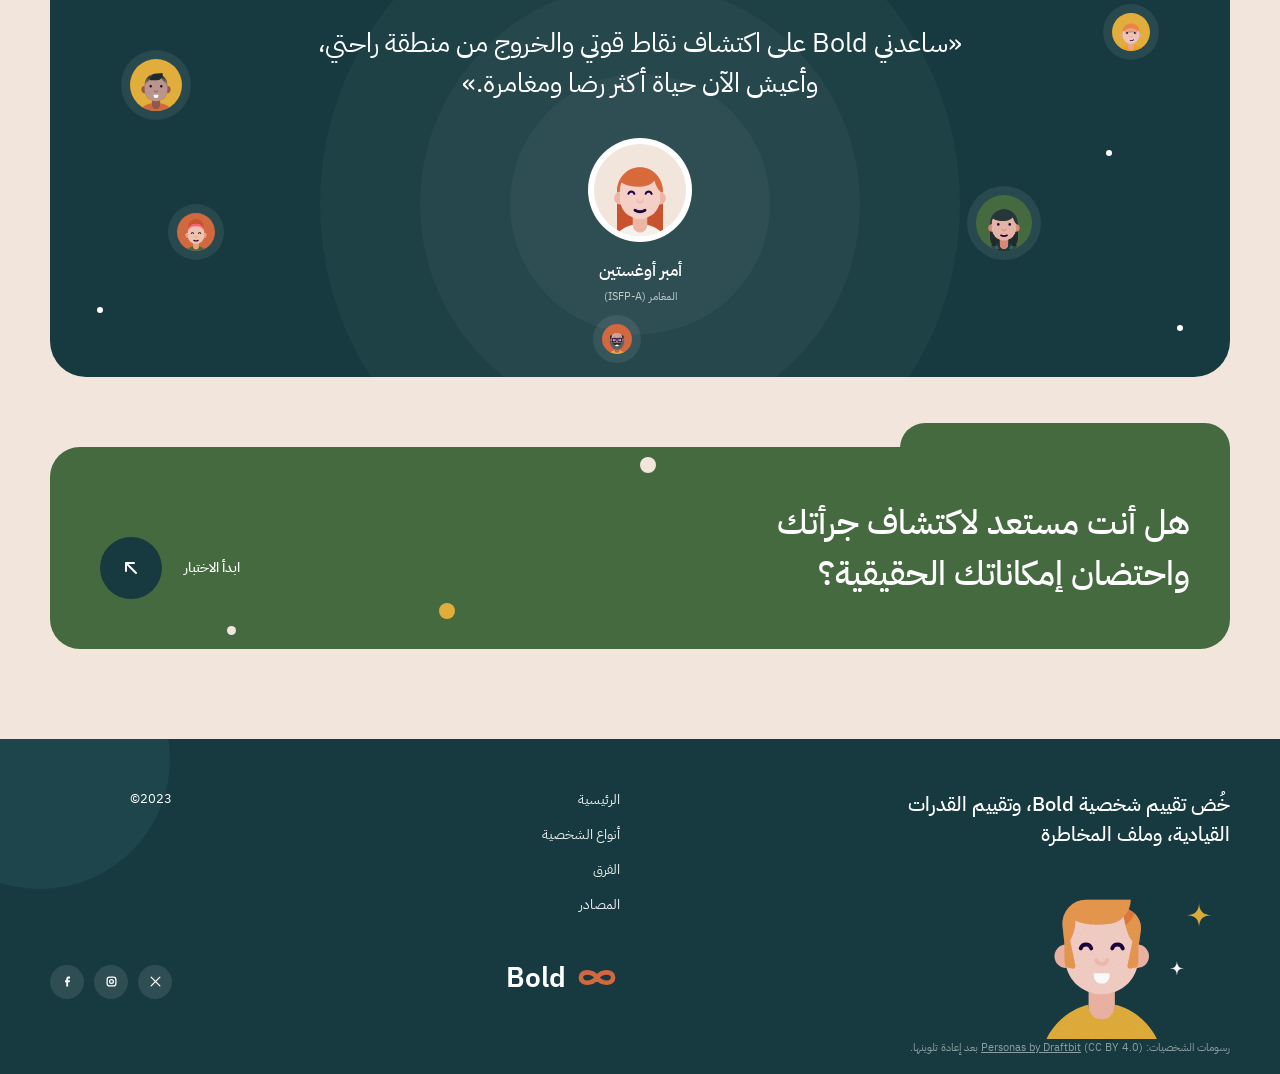
==== commit cd897336: "Add Arabic (RTL) version with language switch Co-Authored-By: Claude Opus 5.5 <noreply@anthropic.com" ====
--- a/bold/index.html
+++ b/bold/index.html
@@ -1,5 +1,5 @@
 <!DOCTYPE html>
-<html lang="en">
+<html lang="ar" dir="rtl">
 <head>
   <meta charset="UTF-8" />
   <meta name="viewport" content="width=device-width, initial-scale=1.0" />
@@ -7,7 +7,7 @@
   <meta name="description" content="Bold helps you discover your personality, embrace your uniqueness and unleash your full potential." />
   <link rel="preconnect" href="https://fonts.googleapis.com" />
   <link rel="preconnect" href="https://fonts.gstatic.com" crossorigin />
-  <link href="https://fonts.googleapis.com/css2?family=Outfit:wght@300;400;500;600;700&display=swap" rel="stylesheet" />
+  <link href="https://fonts.googleapis.com/css2?family=Outfit:wght@300;400;500;600;700&family=IBM+Plex+Sans+Arabic:wght@300;400;500;600;700&display=swap" rel="stylesheet" />
   <link rel="stylesheet" href="style.css" />
   <link rel="icon" href="data:image/svg+xml,%3Csvg xmlns='http://www.w3.org/2000/svg' viewBox='0 0 40 20'%3E%3Cpath d='M20 10c-4-6-14-6-14 0s10 6 14 0 14-6 14 0-10 6-14 0z' fill='none' stroke='%23D9673F' stroke-width='4'/%3E%3C/svg%3E" />
 </head>
@@ -30,19 +30,20 @@
       <span>Bold</span>
     </a>
     <nav class="nav-links" id="navLinks">
-      <a href="#" class="active">Home</a>
-      <a href="#types">Personality Types</a>
-      <a href="#about">Teams</a>
-      <a href="#traits">Resources</a>
+      <a href="#" class="active" data-i18n="home">Home</a>
+      <a href="#types" data-i18n="types">Personality Types</a>
+      <a href="#about" data-i18n="teams">Teams</a>
+      <a href="#traits" data-i18n="resources">Resources</a>
     </nav>
     <div class="nav-actions">
       <button class="icon-btn" aria-label="Search">
         <svg viewBox="0 0 24 24"><circle cx="11" cy="11" r="6" /><path d="M20 20l-4.2-4.2" /></svg>
       </button>
-      <button class="icon-btn" aria-label="Language">
+      <button class="lang-btn" id="langBtn" aria-label="Switch language">
         <svg viewBox="0 0 24 24"><circle cx="12" cy="12" r="8" /><path d="M4 12h16M12 4c3 3 3 13 0 16M12 4c-3 3-3 13 0 16" /></svg>
+        <span id="langLabel">EN</span>
       </button>
-      <a href="#" class="btn btn-green btn-sm">Login</a>
+      <a href="#" class="btn btn-green btn-sm" data-i18n="login">Login</a>
       <button class="burger" id="burger" aria-label="Menu"><span></span><span></span></button>
     </div>
   </header>
@@ -51,19 +52,19 @@
   <section class="container hero-wrap">
     <div class="hero">
       <div class="hero-text reveal">
-        <h1>Where we empower you to embrace your unique <span class="pill-avatars"><i class="pa pa-1"></i><i class="pa pa-2">∞</i></span> personality and unleash your full potential</h1>
+        <h1 data-i18n="heroTitle">Where we empower you to embrace your unique <span class="pill-avatars"><i class="pa pa-1"></i><i class="pa pa-2">∞</i></span> personality and unleash your full potential</h1>
         <div class="hero-meta">
-          <a href="#cta" class="btn btn-yellow">Start Test</a>
-          <div class="stat"><strong data-count="236" data-suffix="+">0</strong><span>Tests taken today</span></div>
-          <div class="stat"><strong data-count="98" data-suffix="%">0</strong><span>Results rated</span></div>
+          <a href="#cta" class="btn btn-yellow" data-i18n="start">Start Test</a>
+          <div class="stat"><strong data-count="236" data-suffix="+">0</strong><span data-i18n="stat1">Tests taken today</span></div>
+          <div class="stat"><strong data-count="98" data-suffix="%">0</strong><span data-i18n="stat2">Results rated</span></div>
         </div>
       </div>
       <div class="hero-art" id="heroArt"></div>
     </div>
     <div class="hero-tags">
-      <span class="tag tag-light">Bold personality</span>
-      <span class="tag tag-light">Self-discovery</span>
-      <span class="tag tag-light">Personal growth</span>
+      <span class="tag tag-light" data-i18n="tag1">Bold personality</span>
+      <span class="tag tag-light" data-i18n="tag2">Self-discovery</span>
+      <span class="tag tag-light" data-i18n="tag3">Personal growth</span>
     </div>
     <span class="dot dot-orange hero-dot"></span>
   </section>
@@ -71,33 +72,33 @@
   <!-- ============ MISSION ============ -->
   <section class="container mission" id="about">
     <div class="mission-head">
-      <h2 class="reveal">Our mission is to provide individuals with valuable insights into their personality</h2>
+      <h2 class="reveal" data-i18n="missionTitle">Our mission is to provide individuals with valuable insights into their personality</h2>
       <a href="#types" class="spin-badge" aria-label="See more about us">
         <svg viewBox="0 0 100 100">
           <defs><path id="circ" d="M50,50 m-36,0 a36,36 0 1,1 72,0 a36,36 0 1,1 -72,0" /></defs>
-          <text><textPath href="#circ" textLength="222" lengthAdjust="spacing">See More • About Us • See More • About Us •</textPath></text>
+          <text><textPath href="#circ" textLength="222" lengthAdjust="spacing" data-i18n="badge">See More • About Us • See More • About Us •</textPath></text>
         </svg>
         <span class="spin-center"><svg viewBox="0 0 40 20"><path d="M20 10c-4-6-14-6-14 0s10 6 14 0 14-6 14 0-10 6-14 0z" /></svg></span>
       </a>
     </div>
     <div class="mission-grid">
-      <span class="tag tag-outline about-tag">About Us</span>
+      <span class="tag tag-outline about-tag" data-i18n="about">About Us</span>
       <article class="m-card reveal">
-        <div class="m-img bg-terracotta" data-person="mission"><span class="tag tag-light tag-on-img">Our Mission</span>
+        <div class="m-img bg-terracotta" data-person="mission"><span class="tag tag-light tag-on-img" data-i18n="m1tag">Our Mission</span>
           <a href="#" class="arrow-btn" aria-label="Read more"><svg viewBox="0 0 24 24"><path d="M7 17L17 7M9 7h8v8" /></svg></a>
         </div>
-        <h3>Our mission is to empower individuals to embrace their boldness and live authentically</h3>
-        <p>We believe that everyone possesses unique traits and strengths that, when embraced, can lead to personal growth, fulfillment, and success.</p>
+        <h3 data-i18n="m1h">Our mission is to empower individuals to embrace their boldness and live authentically</h3>
+        <p data-i18n="m1p">We believe that everyone possesses unique traits and strengths that, when embraced, can lead to personal growth, fulfillment, and success.</p>
       </article>
       <article class="m-card reveal">
-        <div class="m-img bg-mustard" data-person="expertise"><span class="tag tag-light tag-on-img">Our Expertise</span></div>
-        <h3>With years of experience in the field of personality development and self-improvement</h3>
-        <p>Our professionals hold advanced degrees in psychology and have extensive training in coaching and counseling.</p>
+        <div class="m-img bg-mustard" data-person="expertise"><span class="tag tag-light tag-on-img" data-i18n="m2tag">Our Expertise</span></div>
+        <h3 data-i18n="m2h">With years of experience in the field of personality development and self-improvement</h3>
+        <p data-i18n="m2p">Our professionals hold advanced degrees in psychology and have extensive training in coaching and counseling.</p>
       </article>
       <article class="m-card reveal">
-        <div class="m-img bg-green" data-person="approach"><span class="tag tag-light tag-on-img">Our Approach</span></div>
-        <h3>At Bold, we take a holistic approach to help individuals embrace their boldness</h3>
-        <p>We understand that boldness encompasses various aspects of life, including mindset, communication, self-confidence, and goal-setting.</p>
+        <div class="m-img bg-green" data-person="approach"><span class="tag tag-light tag-on-img" data-i18n="m3tag">Our Approach</span></div>
+        <h3 data-i18n="m3h">At Bold, we take a holistic approach to help individuals embrace their boldness</h3>
+        <p data-i18n="m3p">We understand that boldness encompasses various aspects of life, including mindset, communication, self-confidence, and goal-setting.</p>
       </article>
     </div>
   </section>
@@ -110,8 +111,8 @@
       <span class="dot dot-mustard q-dot3 small"></span>
       <div class="q-portrait q-left reveal" data-person="ceo"></div>
       <blockquote class="reveal">
-        <p>“Welcome to Bold, where we believe in the transformative power of embracing your uniqueness and living fearlessly”</p>
-        <cite>Ghea, your bold CEO</cite>
+        <p data-i18n="quote">“Welcome to Bold, where we believe in the transformative power of embracing your uniqueness and living fearlessly”</p>
+        <cite data-i18n="cite">Ghea, your bold CEO</cite>
       </blockquote>
       <div class="q-portrait q-right reveal" data-person="cap"></div>
     </div>
@@ -121,16 +122,16 @@
   <section class="container types" id="types">
     <div class="types-art reveal" id="hifive"></div>
     <div class="types-card reveal">
-      <span class="tag tag-light">Personality Types</span>
+      <span class="tag tag-light" data-i18n="types">Personality Types</span>
       <div class="types-slides">
-        <h3 class="types-slide active">Test Descriptions: <span class="pill-avatars sm"><i class="pa pa-1"></i><i class="pa pa-2">∞</i></span> Discover Your Personality Type, Relationship Compatibility Test, Career Aptitude Test.</h3>
-        <h3 class="types-slide">Leadership Potential Assessment: find out how you inspire, decide and guide the people around you.</h3>
-        <h3 class="types-slide">Risk-Taking Profile: understand how comfortable you are with uncertainty and bold moves.</h3>
+        <h3 class="types-slide active" data-i18n="slide1">Test Descriptions: <span class="pill-avatars sm"><i class="pa pa-1"></i><i class="pa pa-2">∞</i></span> Discover Your Personality Type, Relationship Compatibility Test, Career Aptitude Test.</h3>
+        <h3 class="types-slide" data-i18n="slide2">Leadership Potential Assessment: find out how you inspire, decide and guide the people around you.</h3>
+        <h3 class="types-slide" data-i18n="slide3">Risk-Taking Profile: understand how comfortable you are with uncertainty and bold moves.</h3>
       </div>
       <svg class="types-swirl" viewBox="0 0 120 160"><path d="M110 20 C40 10 20 70 50 110 C70 135 105 130 112 118" /></svg>
       <div class="types-foot">
         <a href="#" class="arrow-btn dark" aria-label="Open"><svg viewBox="0 0 24 24"><path d="M7 17L17 7M9 7h8v8" /></svg></a>
-        <a href="#" class="read-more">Read More</a>
+        <a href="#" class="read-more" data-i18n="readMore">Read More</a>
         <div class="slide-dots" id="slideDots"><button class="on"></button><button></button><button></button></div>
       </div>
     </div>
@@ -139,23 +140,23 @@
   <!-- ============ TRAITS ============ -->
   <section class="container traits" id="traits">
     <div class="traits-text reveal">
-      <h2>We believe that boldness encompasses a range of distinct characteristics that define and empower individuals</h2>
-      <p>These bold traits are not limited to a single definition but form a vibrant spectrum of qualities that, when embraced, can lead to personal growth, resilience, and success.</p>
+      <h2 data-i18n="traitsTitle">We believe that boldness encompasses a range of distinct characteristics that define and empower individuals</h2>
+      <p data-i18n="traitsP">These bold traits are not limited to a single definition but form a vibrant spectrum of qualities that, when embraced, can lead to personal growth, resilience, and success.</p>
       <div class="stores">
         <a href="#"><svg viewBox="0 0 24 24"><path d="M16.4 12.6c0-2.6 2.1-3.8 2.2-3.9-1.2-1.8-3.1-2-3.7-2-1.6-.2-3.1.9-3.9.9-.8 0-2-.9-3.4-.9-1.7 0-3.3 1-4.2 2.6-1.8 3.1-.5 7.7 1.3 10.2.9 1.2 1.9 2.6 3.2 2.6 1.3-.1 1.8-.8 3.3-.8 1.6 0 2 .8 3.4.8 1.4 0 2.3-1.3 3.1-2.5 1-1.4 1.4-2.8 1.4-2.9-.1 0-2.7-1-2.7-4.1zM13.9 5c.7-.9 1.2-2 1.1-3.2-1 0-2.3.7-3 1.6-.7.8-1.2 2-1.1 3.1 1.1.1 2.3-.6 3-1.5z" fill="currentColor"/></svg> App Store</a>
         <a href="#"><svg viewBox="0 0 24 24"><path d="M4 3l10 9-10 9c-.4-.2-.6-.6-.6-1.1V4.1c0-.5.2-.9.6-1.1z" fill="currentColor" opacity=".9"/><path d="M14 12l3-2.7 3.4 2c.8.4.8 1.2 0 1.6l-3.4 2L14 12z" fill="currentColor" opacity=".6"/><path d="M4 3l13 6.3L14 12 4 3zM4 21l10-9 3 2.7L4 21z" fill="currentColor" opacity=".75"/></svg> Google play</a>
       </div>
-      <a href="#" class="btn btn-green">Download the App</a>
+      <a href="#" class="btn btn-green" data-i18n="download">Download the App</a>
     </div>
     <div class="traits-side">
-      <span class="tag tag-outline">Bold Traits</span>
+      <span class="tag tag-outline" data-i18n="boldTraits">Bold Traits</span>
       <ul class="trait-list">
-        <li><i class="ti"><svg viewBox="0 0 24 24"><path d="M12 3l2.4 5 5.6.8-4 3.9.9 5.5-4.9-2.6-4.9 2.6.9-5.5-4-3.9 5.6-.8z"/></svg></i>Confidence</li>
-        <li><i class="ti sq"><svg viewBox="0 0 24 24"><rect x="5" y="5" width="14" height="14" rx="3"/></svg></i>Perseverance</li>
-        <li><i class="ti"><svg viewBox="0 0 24 24"><path d="M12 2l2 4 4.5-1.5L17 9l4 2-4 2 1.5 4.5L14 16l-2 4-2-4-4.5 1.5L7 13l-4-2 4-2-1.5-4.5L10 6z"/></svg></i>Assertiveness</li>
-        <li><i class="ti sq"><svg viewBox="0 0 24 24"><rect x="4" y="4" width="16" height="16" rx="4"/><path d="M9 12h6M12 9v6" stroke="#F2E6DC" stroke-width="2"/></svg></i>Growth Mindset</li>
-        <li><i class="ti"><svg viewBox="0 0 24 24"><path d="M12 4l9 16H3z"/></svg></i>Risk-Taking</li>
-        <li><i class="ti"><svg viewBox="0 0 24 24"><path d="M12 3l2.2 3.2L18 6l.4 3.8L21 12l-2.6 2.2L18 18l-3.8-.2L12 21l-2.2-3.2L6 18l-.4-3.8L3 12l2.6-2.2L6 6l3.8.2z"/></svg></i>Authenticity</li>
+        <li><i class="ti"><svg viewBox="0 0 24 24"><path d="M12 3l2.4 5 5.6.8-4 3.9.9 5.5-4.9-2.6-4.9 2.6.9-5.5-4-3.9 5.6-.8z"/></svg></i><span data-i18n="t1">Confidence</span></li>
+        <li><i class="ti sq"><svg viewBox="0 0 24 24"><rect x="5" y="5" width="14" height="14" rx="3"/></svg></i><span data-i18n="t2">Perseverance</span></li>
+        <li><i class="ti"><svg viewBox="0 0 24 24"><path d="M12 2l2 4 4.5-1.5L17 9l4 2-4 2 1.5 4.5L14 16l-2 4-2-4-4.5 1.5L7 13l-4-2 4-2-1.5-4.5L10 6z"/></svg></i><span data-i18n="t3">Assertiveness</span></li>
+        <li><i class="ti sq"><svg viewBox="0 0 24 24"><rect x="4" y="4" width="16" height="16" rx="4"/><path d="M9 12h6M12 9v6" stroke="#F2E6DC" stroke-width="2"/></svg></i><span data-i18n="t4">Growth Mindset</span></li>
+        <li><i class="ti"><svg viewBox="0 0 24 24"><path d="M12 4l9 16H3z"/></svg></i><span data-i18n="t5">Risk-Taking</span></li>
+        <li><i class="ti"><svg viewBox="0 0 24 24"><path d="M12 3l2.2 3.2L18 6l.4 3.8L21 12l-2.6 2.2L18 18l-3.8-.2L12 21l-2.2-3.2L6 18l-.4-3.8L3 12l2.6-2.2L6 6l3.8.2z"/></svg></i><span data-i18n="t6">Authenticity</span></li>
       </ul>
       <div class="lounge reveal">
         <div class="lounge-card">
@@ -171,7 +172,7 @@
   <section class="container">
     <div class="testi reveal">
       <div class="rings"><i></i><i></i><i></i></div>
-      <span class="tag tag-light">Testimonial</span>
+      <span class="tag tag-light" data-i18n="testimonial">Testimonial</span>
       <p class="testi-quote" id="testiQuote">"Bold helped me recognize my strengths and step outside my comfort zone. I'm now living a more fulfilling and adventurous life."</p>
       <div class="testi-avatar" id="testiAvatar"></div>
       <h4 id="testiName">Amber Augustin</h4>
@@ -191,9 +192,9 @@
       <span class="dot dot-cream c1 small"></span>
       <span class="dot dot-mustard c2 small"></span>
       <span class="dot dot-cream c3 tiny"></span>
-      <h2>Are you ready to uncover your boldness and embrace your true potential?</h2>
+      <h2 data-i18n="ctaTitle">Are you ready to uncover your boldness and embrace your true potential?</h2>
       <div class="cta-actions">
-        <a href="#" class="cta-link">Start Test</a>
+        <a href="#" class="cta-link" data-i18n="start">Start Test</a>
         <a href="#" class="arrow-btn dark big" aria-label="Start test"><svg viewBox="0 0 24 24"><path d="M7 17L17 7M9 7h8v8" /></svg></a>
       </div>
     </div>
@@ -203,15 +204,15 @@
   <footer class="footer">
     <div class="container footer-in">
       <div class="f-left">
-        <h3>Take our Bold Personality Assessment, Leadership Potential Assessment, and Risk-Taking Profile</h3>
+        <h3 data-i18n="footTitle">Take our Bold Personality Assessment, Leadership Potential Assessment, and Risk-Taking Profile</h3>
         <div class="f-person" id="footPerson"></div>
       </div>
       <div class="f-right">
         <ul class="f-links">
-          <li><a href="#">Home</a></li>
-          <li><a href="#types">Personality Types</a></li>
-          <li><a href="#about">Teams</a></li>
-          <li><a href="#traits">Resources</a></li>
+          <li><a href="#" data-i18n="home">Home</a></li>
+          <li><a href="#types" data-i18n="types">Personality Types</a></li>
+          <li><a href="#about" data-i18n="teams">Teams</a></li>
+          <li><a href="#traits" data-i18n="resources">Resources</a></li>
         </ul>
         <span class="f-year">2023©</span>
         <a href="#" class="logo logo-light"><svg viewBox="0 0 40 20" class="logo-mark"><path d="M20 10c-4-6-14-6-14 0s10 6 14 0 14-6 14 0-10 6-14 0z" /></svg><span>Bold</span></a>
@@ -222,7 +223,7 @@
         </div>
       </div>
     </div>
-    <p class="credit container">Character illustrations: <a href="https://personas.draftbit.com/" target="_blank" rel="noopener">Personas by Draftbit</a> (CC BY 4.0), recoloured.</p>
+    <p class="credit container" data-i18n="credit">Character illustrations: <a href="https://personas.draftbit.com/" target="_blank" rel="noopener">Personas by Draftbit</a> (CC BY 4.0), recoloured.</p>
   </footer>
 
   <script src="script.js"></script>
--- a/bold/style.css
+++ b/bold/style.css
@@ -17,7 +17,7 @@
 * { margin: 0; padding: 0; box-sizing: border-box; }
 html { scroll-behavior: smooth; overflow-x: hidden; }
 body {
-  font-family: "Outfit", system-ui, sans-serif;
+  font-family: "Outfit", "IBM Plex Sans Arabic", system-ui, sans-serif;
   background: var(--cream);
   color: var(--text);
   overflow-x: hidden;
@@ -269,6 +269,42 @@
 .credit { position: relative; z-index: 1; font-size: 11px; opacity: .5; padding: 0 0 18px; }
 .credit a { text-decoration: underline; }
 
+.lang-btn {
+  display: inline-flex; align-items: center; gap: 6px; padding: 6px 12px; border-radius: 999px;
+  border: 1px solid rgba(27,46,48,.25); font-size: 13px; font-weight: 600; transition: background .2s, color .2s;
+}
+.lang-btn svg { width: 16px; fill: none; stroke: currentColor; stroke-width: 1.8; }
+.lang-btn:hover { background: var(--ink); color: #fff; }
+#langLabel { font-family: "IBM Plex Sans Arabic", "Outfit", sans-serif; min-width: 16px; text-align: center; }
+
+/* ---------- ARABIC / RTL ---------- */
+[dir="rtl"] body { font-family: "IBM Plex Sans Arabic", "Outfit", system-ui, sans-serif; }
+[dir="rtl"] .hero h1 { line-height: 1.35; letter-spacing: 0; font-weight: 600; }
+[dir="rtl"] h2, [dir="rtl"] h3, [dir="rtl"] .quote blockquote p, [dir="rtl"] .testi-quote { line-height: 1.5; letter-spacing: 0; }
+[dir="rtl"] .m-card h3 { font-size: 19px; }
+[dir="rtl"] .types-slide { font-size: 19px; line-height: 1.55; }
+[dir="rtl"] .spin-badge text { letter-spacing: 0; word-spacing: 8.5px; font-size: 11px; font-weight: 600; direction: ltr; unicode-bidi: plaintext; }
+[dir="rtl"] .arrow-btn svg { transform: scaleX(-1); }
+[dir="rtl"] .pa-2 { margin-left: 0; margin-right: -10px; }
+[dir="rtl"] .hero-text { padding: 56px 64px 140px 0; }
+[dir="rtl"] .hero-art .illo, [dir="rtl"] #hifive .illo, [dir="rtl"] .lounge-person .illo { transform: scaleX(-1); }
+[dir="rtl"] .hero-tags { left: auto; right: 0; border-radius: 28px 0 28px 28px; }
+[dir="rtl"] .hero-dot { left: auto; right: 61%; }
+[dir="rtl"] .tag-on-img { left: auto; right: 18px; }
+[dir="rtl"] .m-img .arrow-btn { left: auto; right: 20px; }
+[dir="rtl"] .q-portrait::before { left: 30px; right: 0; }
+[dir="rtl"] .q-right::before { left: 0; right: 20px; }
+[dir="rtl"] .q-dot1 { right: auto; left: 31%; }
+[dir="rtl"] .types-swirl { right: auto; left: -6px; transform: scaleX(-1); }
+[dir="rtl"] .slide-dots { margin-left: 0; margin-right: auto; }
+[dir="rtl"] .lounge-card { left: auto; right: 0; }
+[dir="rtl"] .toggle { left: auto; right: 30px; }
+[dir="rtl"] .lines { left: auto; right: 124px; }
+[dir="rtl"] .lounge-person { right: auto; left: -20px; }
+[dir="rtl"] .cta { border-top-left-radius: 30px; border-top-right-radius: 0; }
+[dir="rtl"] .cta::before { left: auto; right: 0; }
+[dir="rtl"] .footer::after { right: auto; left: -90px; }
+
 /* ---------- RESPONSIVE ---------- */
 @media (max-width: 980px) {
   .nav-links {
@@ -281,9 +317,9 @@
   .burger { display: flex; }
   .icon-btn { display: none; }
   .hero { grid-template-columns: 1fr; }
-  .hero-text { padding: 44px 32px 10px; }
+  .hero-text, [dir="rtl"] .hero-text { padding: 44px 32px 10px; }
   .hero-art { min-height: 380px; }
-  .hero-tags { position: relative; width: 100%; bottom: 0; margin-top: 14px; border-radius: 26px; box-shadow: none; }
+  .hero-tags, [dir="rtl"] .hero-tags { position: relative; width: 100%; bottom: 0; right: auto; margin-top: 14px; border-radius: 26px; box-shadow: none; }
   .hero-dot { display: none; }
   .mission { padding-top: 80px; }
   .mission-grid { grid-template-columns: 1fr 1fr; }
@@ -299,7 +335,7 @@
 @media (max-width: 620px) {
   .container { width: calc(100% - 32px); }
   .hero { border-radius: 26px; }
-  .hero-text { padding: 34px 22px 0; }
+  .hero-text, [dir="rtl"] .hero-text { padding: 34px 22px 0; }
   .hero-meta { gap: 22px; }
   .hero-art { min-height: 320px; }
   .mission-head { flex-direction: column-reverse; }
@@ -311,11 +347,13 @@
   .trait-list li { font-size: 13px; }
   .lounge-card { width: 80%; }
   .lounge-person { width: 85%; right: 0; }
+  [dir="rtl"] .lounge-person { left: 0; right: auto; }
   .traits { overflow: hidden; }
   .testi { padding: 40px 20px 60px; }
   .orbit { display: none; }
   .cta { flex-direction: column; align-items: flex-start; padding: 40px 26px; }
   .cta::before { width: 45%; }
+  .lang-btn { padding: 6px 10px; }
   .f-right { grid-template-columns: 1fr; }
 }
 @media (prefers-reduced-motion: reduce) {
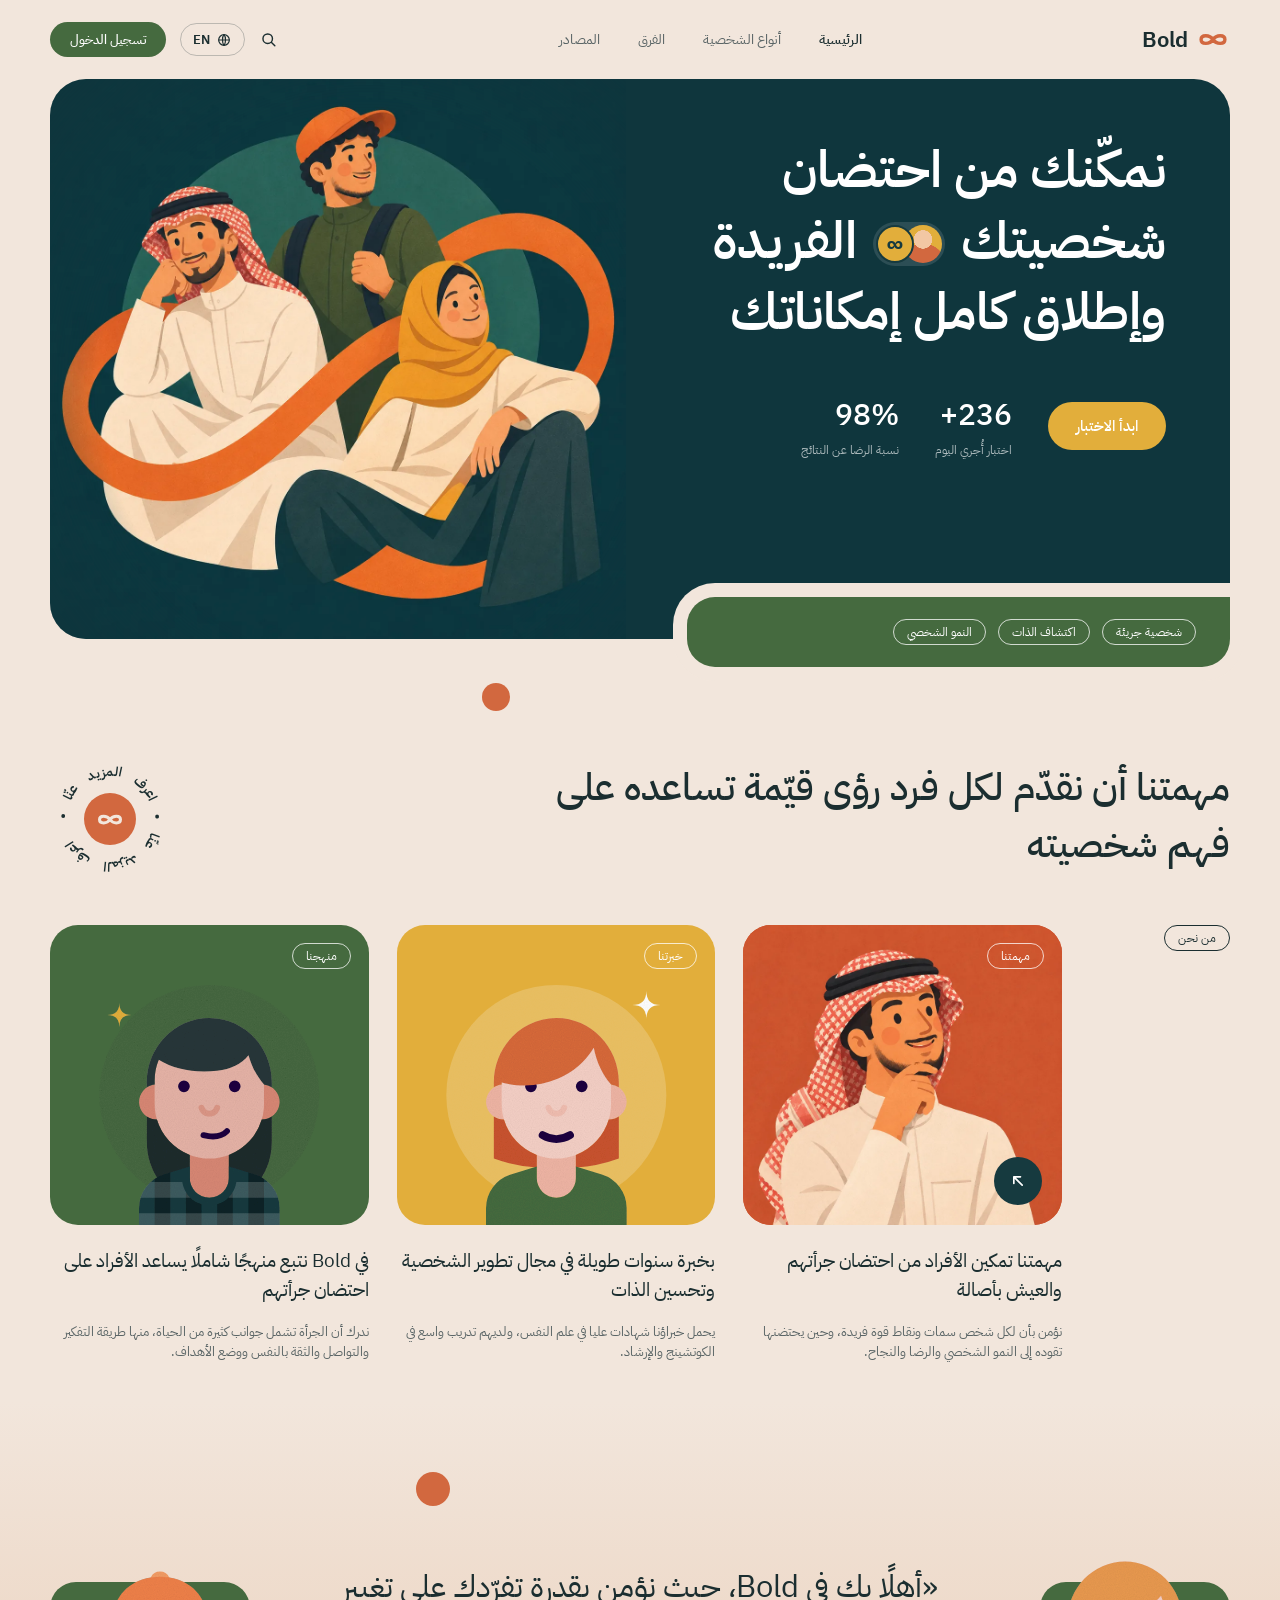
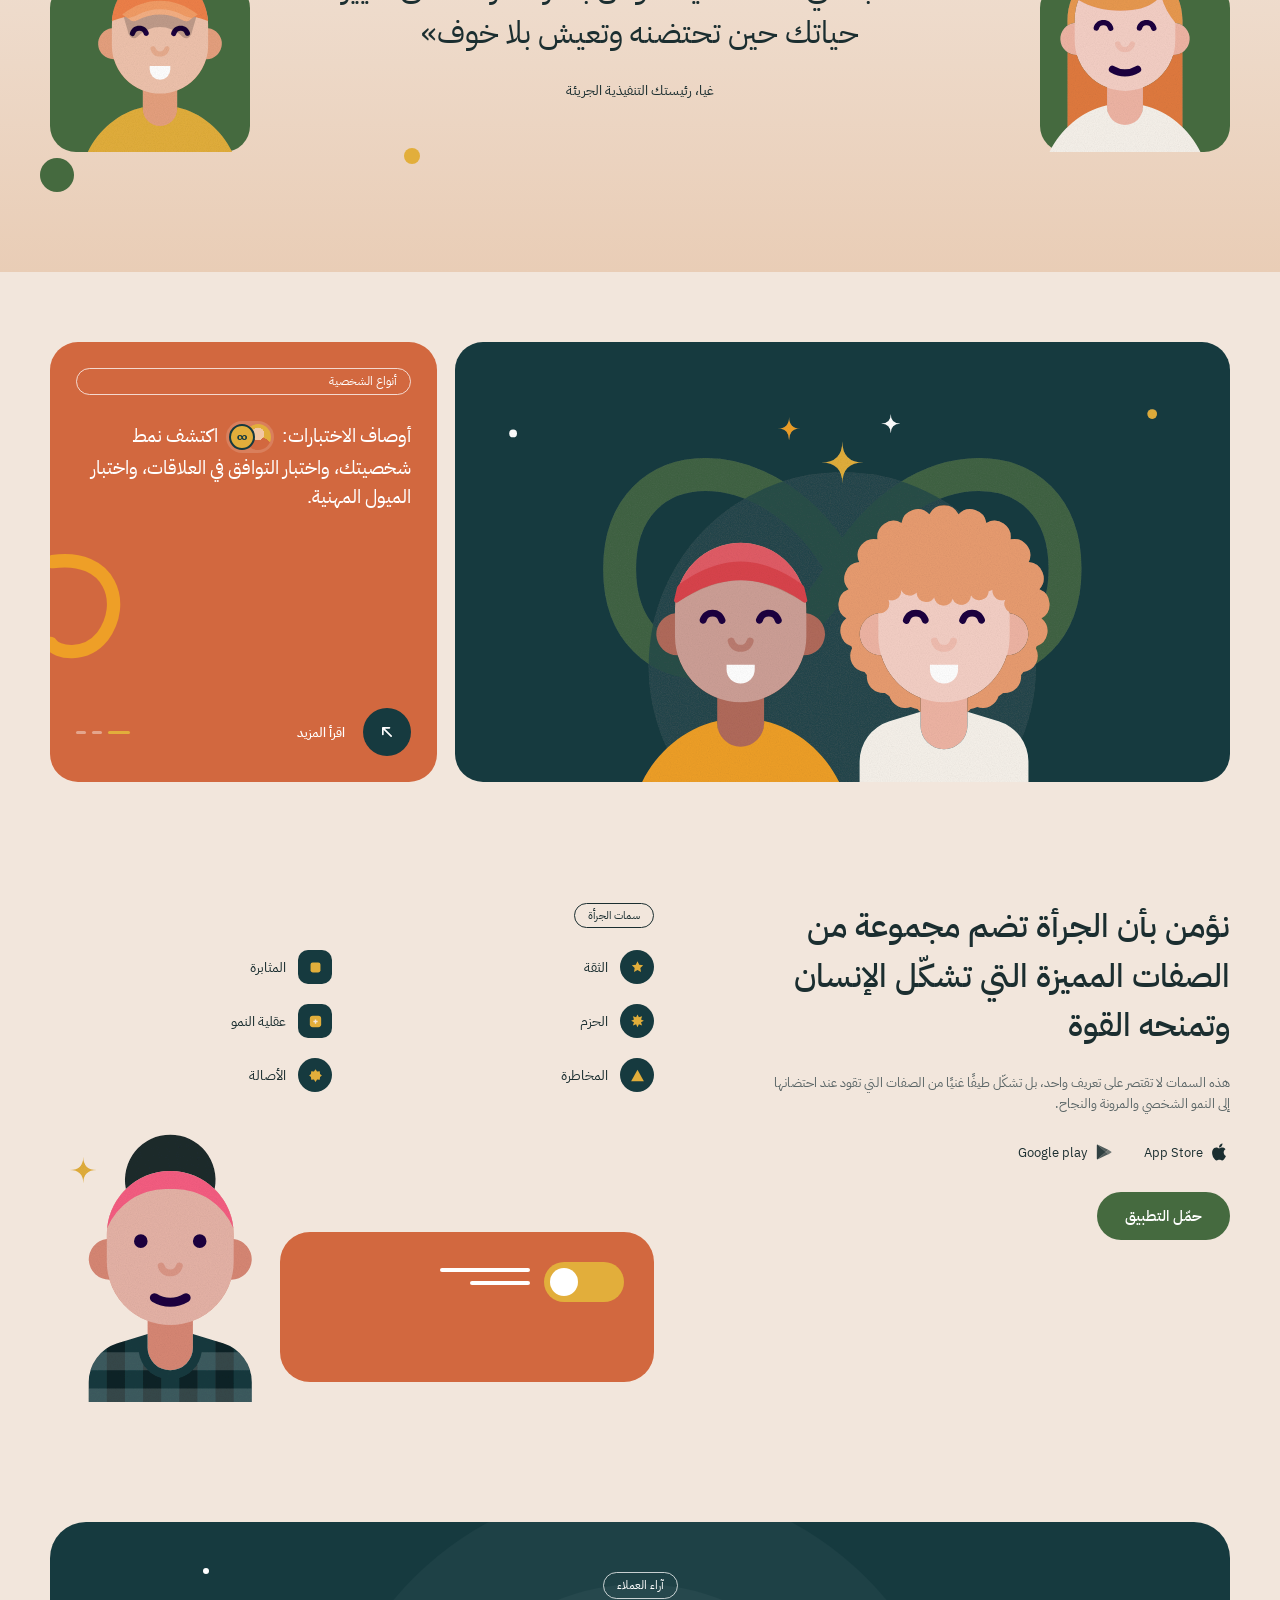
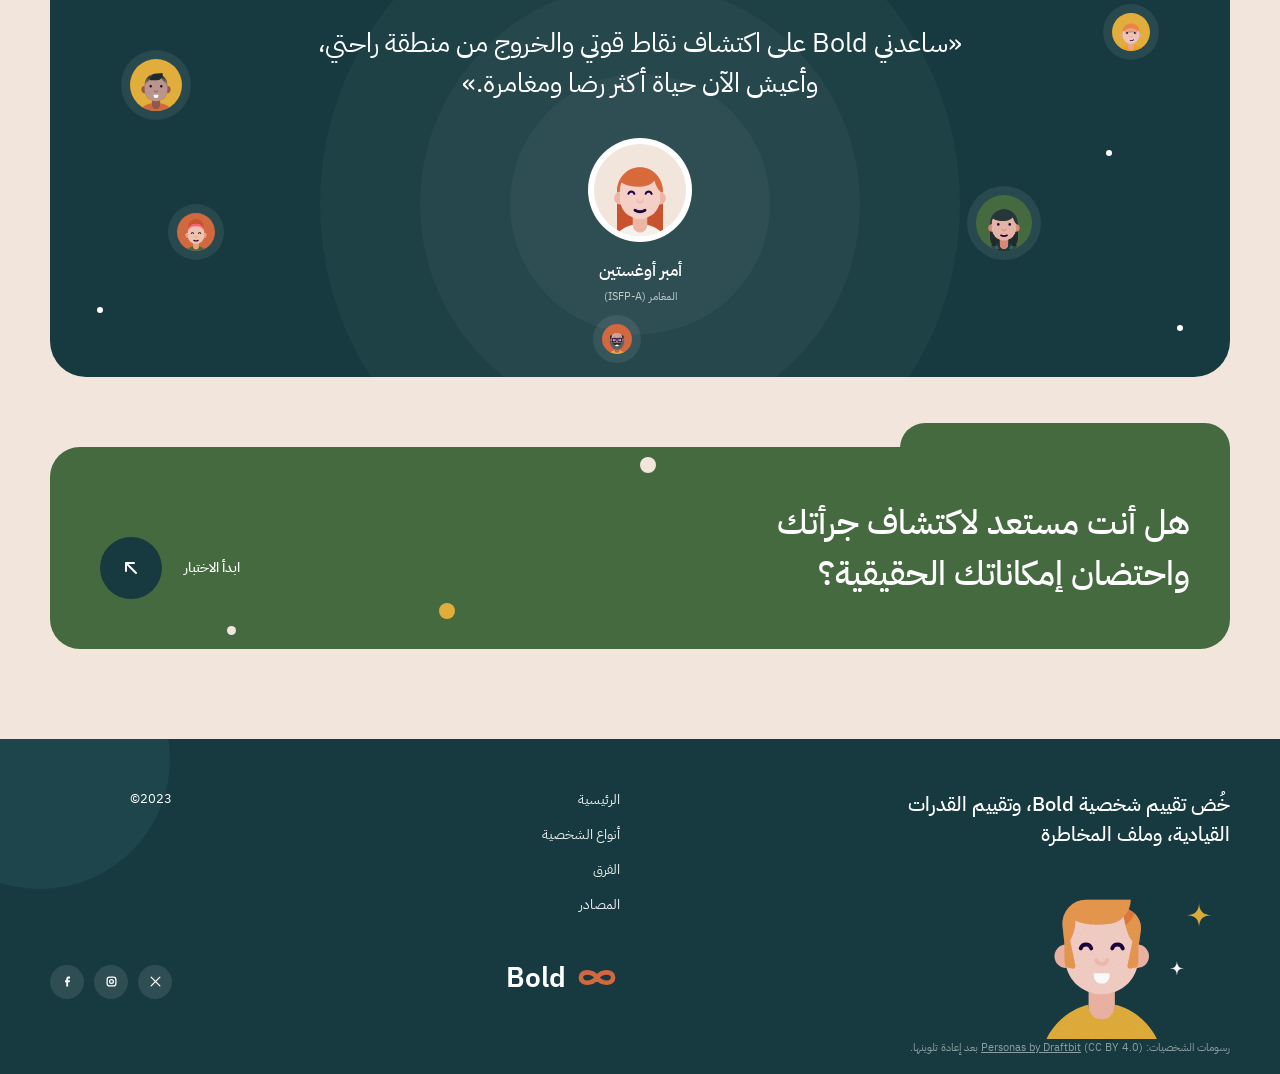
==== commit cb31ec7e: "Add AI illustration to Our Mission card, one per language Co-Authored-By: Claude Opus 5.5 <noreply@a" ====
--- a/bold/index.html
+++ b/bold/index.html
@@ -84,7 +84,7 @@
     <div class="mission-grid">
       <span class="tag tag-outline about-tag" data-i18n="about">About Us</span>
       <article class="m-card reveal">
-        <div class="m-img bg-terracotta" data-person="mission"><span class="tag tag-light tag-on-img" data-i18n="m1tag">Our Mission</span>
+        <div class="m-img bg-terracotta photo-card" data-photo="mission"><span class="tag tag-light tag-on-img" data-i18n="m1tag">Our Mission</span>
           <a href="#" class="arrow-btn" aria-label="Read more"><svg viewBox="0 0 24 24"><path d="M7 17L17 7M9 7h8v8" /></svg></a>
         </div>
         <h3 data-i18n="m1h">Our mission is to empower individuals to embrace their boldness and live authentically</h3>
--- a/bold/style.css
+++ b/bold/style.css
@@ -99,7 +99,7 @@
 /* ---------- HERO ---------- */
 .hero-wrap { position: relative; }
 .hero {
-  background: var(--ink); border-radius: 36px; min-height: 560px;
+  background: #0F363D; border-radius: 36px; min-height: 560px;
   display: grid; grid-template-columns: 1.05fr 1fr; overflow: hidden; position: relative;
   border-bottom-left-radius: 36px;
 }
@@ -109,6 +109,13 @@
 .stat strong { display: block; font-size: 30px; font-weight: 500; }
 .stat span { font-size: 12px; color: rgba(255,255,255,.65); }
 .hero-art { position: relative; min-height: 460px; }
+.hero-img {
+  position: absolute; inset: 0; width: 100%; height: 100%; object-fit: cover; object-position: center bottom;
+  -webkit-mask-image: radial-gradient(ellipse 75% 80% at 55% 55%, #000 62%, transparent 100%);
+          mask-image: radial-gradient(ellipse 75% 80% at 55% 55%, #000 62%, transparent 100%);
+  opacity: 0; transform: scale(1.03); transition: opacity .6s ease, transform 1.2s ease;
+}
+.hero-img.loaded { opacity: 1; transform: none; }
 .hero-tags {
   position: absolute; left: 0; bottom: -28px; width: 46%;
   background: var(--green); border-radius: 0 28px 28px 28px; padding: 22px 34px;
@@ -135,6 +142,9 @@
 .tag-on-img { position: absolute; top: 18px; left: 18px; z-index: 2; }
 .m-img .arrow-btn { position: absolute; left: 20px; bottom: 20px; z-index: 2; }
 .bg-terracotta { background: var(--terracotta); }
+.photo-card.bg-terracotta { background: #CF5029; }
+.card-photo { position: absolute; inset: 0; width: 100%; height: 100%; object-fit: cover; object-position: center 4%; transition: transform .6s ease; }
+.m-card:hover .card-photo { transform: scale(1.04); }
 .bg-mustard { background: var(--mustard); }
 .bg-green { background: var(--green); }
 .m-card h3 { font-size: 20px; font-weight: 400; line-height: 1.3; margin: 22px 0 18px; }
@@ -287,7 +297,7 @@
 [dir="rtl"] .arrow-btn svg { transform: scaleX(-1); }
 [dir="rtl"] .pa-2 { margin-left: 0; margin-right: -10px; }
 [dir="rtl"] .hero-text { padding: 56px 64px 140px 0; }
-[dir="rtl"] .hero-art .illo, [dir="rtl"] #hifive .illo, [dir="rtl"] .lounge-person .illo { transform: scaleX(-1); }
+[dir="rtl"] #hifive .illo, [dir="rtl"] .lounge-person .illo { transform: scaleX(-1); }
 [dir="rtl"] .hero-tags { left: auto; right: 0; border-radius: 28px 0 28px 28px; }
 [dir="rtl"] .hero-dot { left: auto; right: 61%; }
 [dir="rtl"] .tag-on-img { left: auto; right: 18px; }
@@ -318,7 +328,7 @@
   .icon-btn { display: none; }
   .hero { grid-template-columns: 1fr; }
   .hero-text, [dir="rtl"] .hero-text { padding: 44px 32px 10px; }
-  .hero-art { min-height: 380px; }
+  .hero-art { min-height: 0; aspect-ratio: 1 / 1; max-height: 520px; }
   .hero-tags, [dir="rtl"] .hero-tags { position: relative; width: 100%; bottom: 0; right: auto; margin-top: 14px; border-radius: 26px; box-shadow: none; }
   .hero-dot { display: none; }
   .mission { padding-top: 80px; }
@@ -337,7 +347,7 @@
   .hero { border-radius: 26px; }
   .hero-text, [dir="rtl"] .hero-text { padding: 34px 22px 0; }
   .hero-meta { gap: 22px; }
-  .hero-art { min-height: 320px; }
+  .hero-art { min-height: 0; }
   .mission-head { flex-direction: column-reverse; }
   .spin-badge { width: 96px; height: 96px; align-self: flex-end; }
   .spin-center { inset: 27px; }
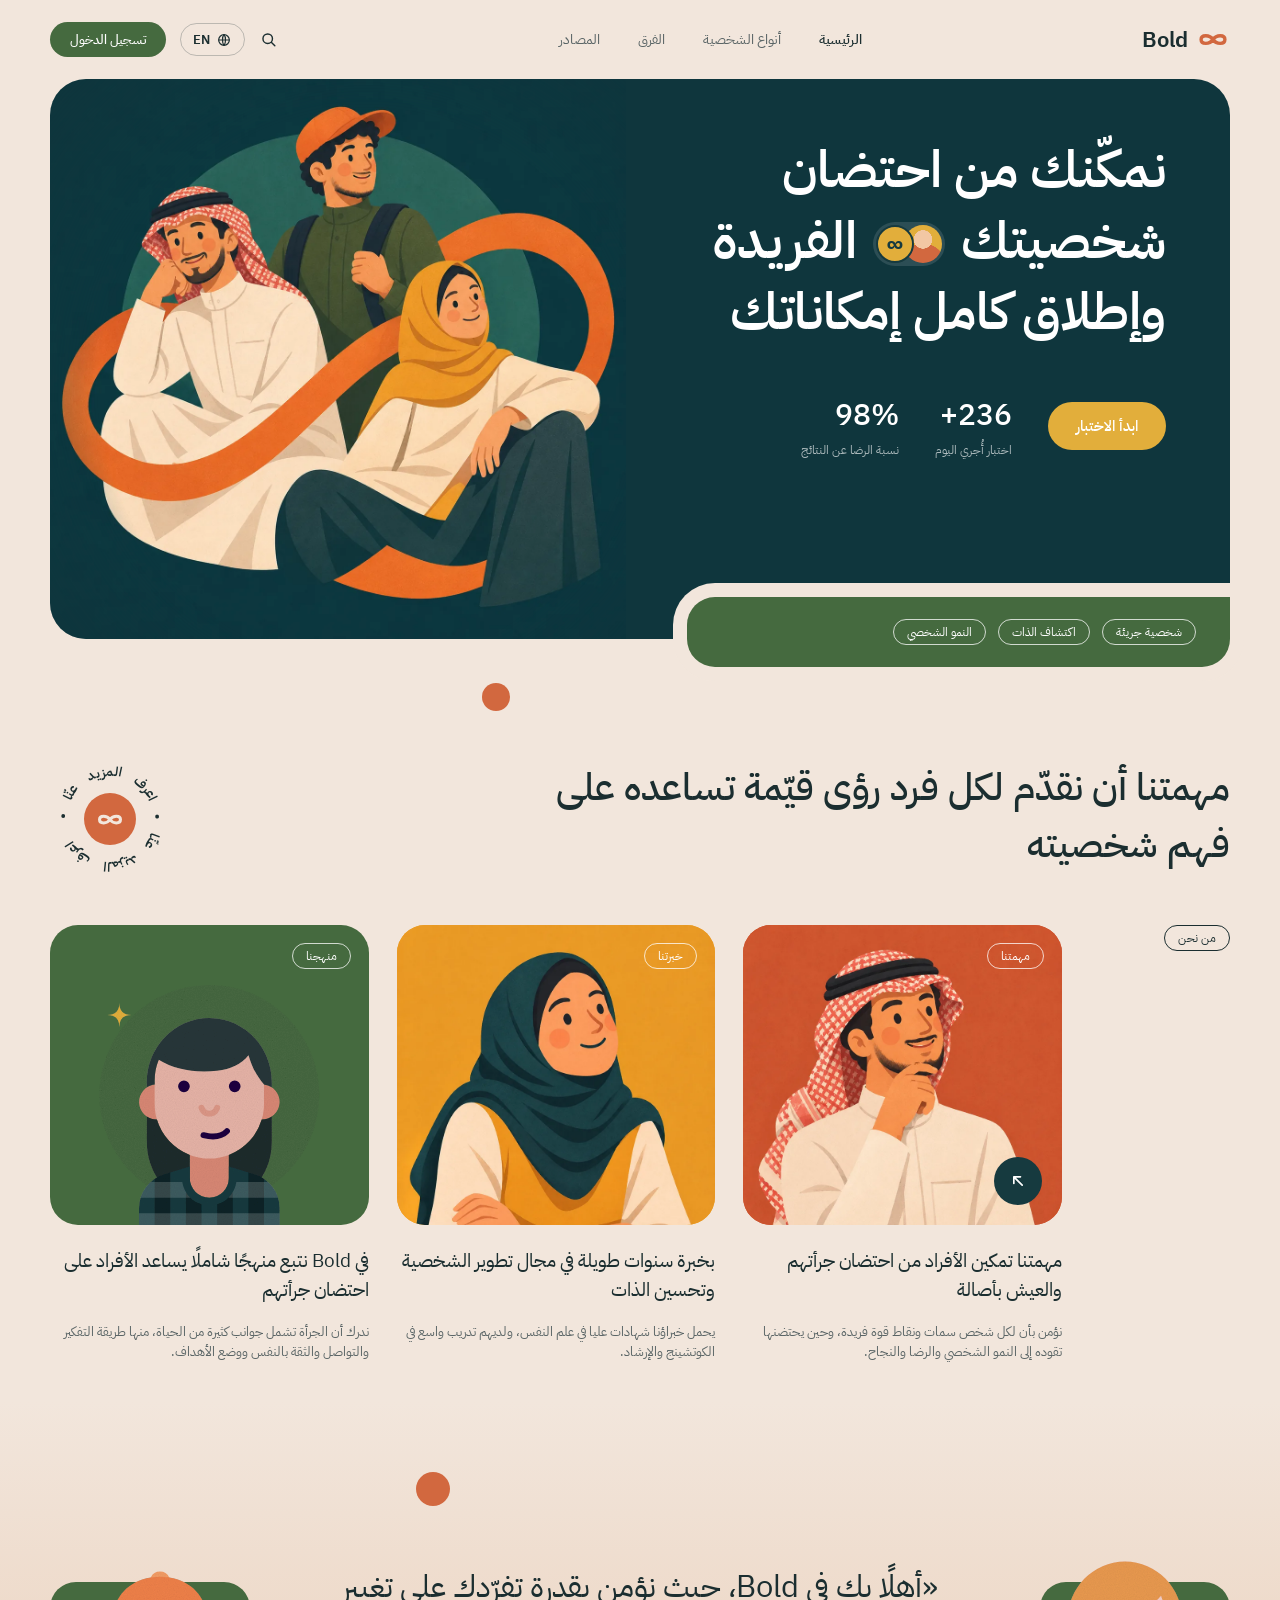
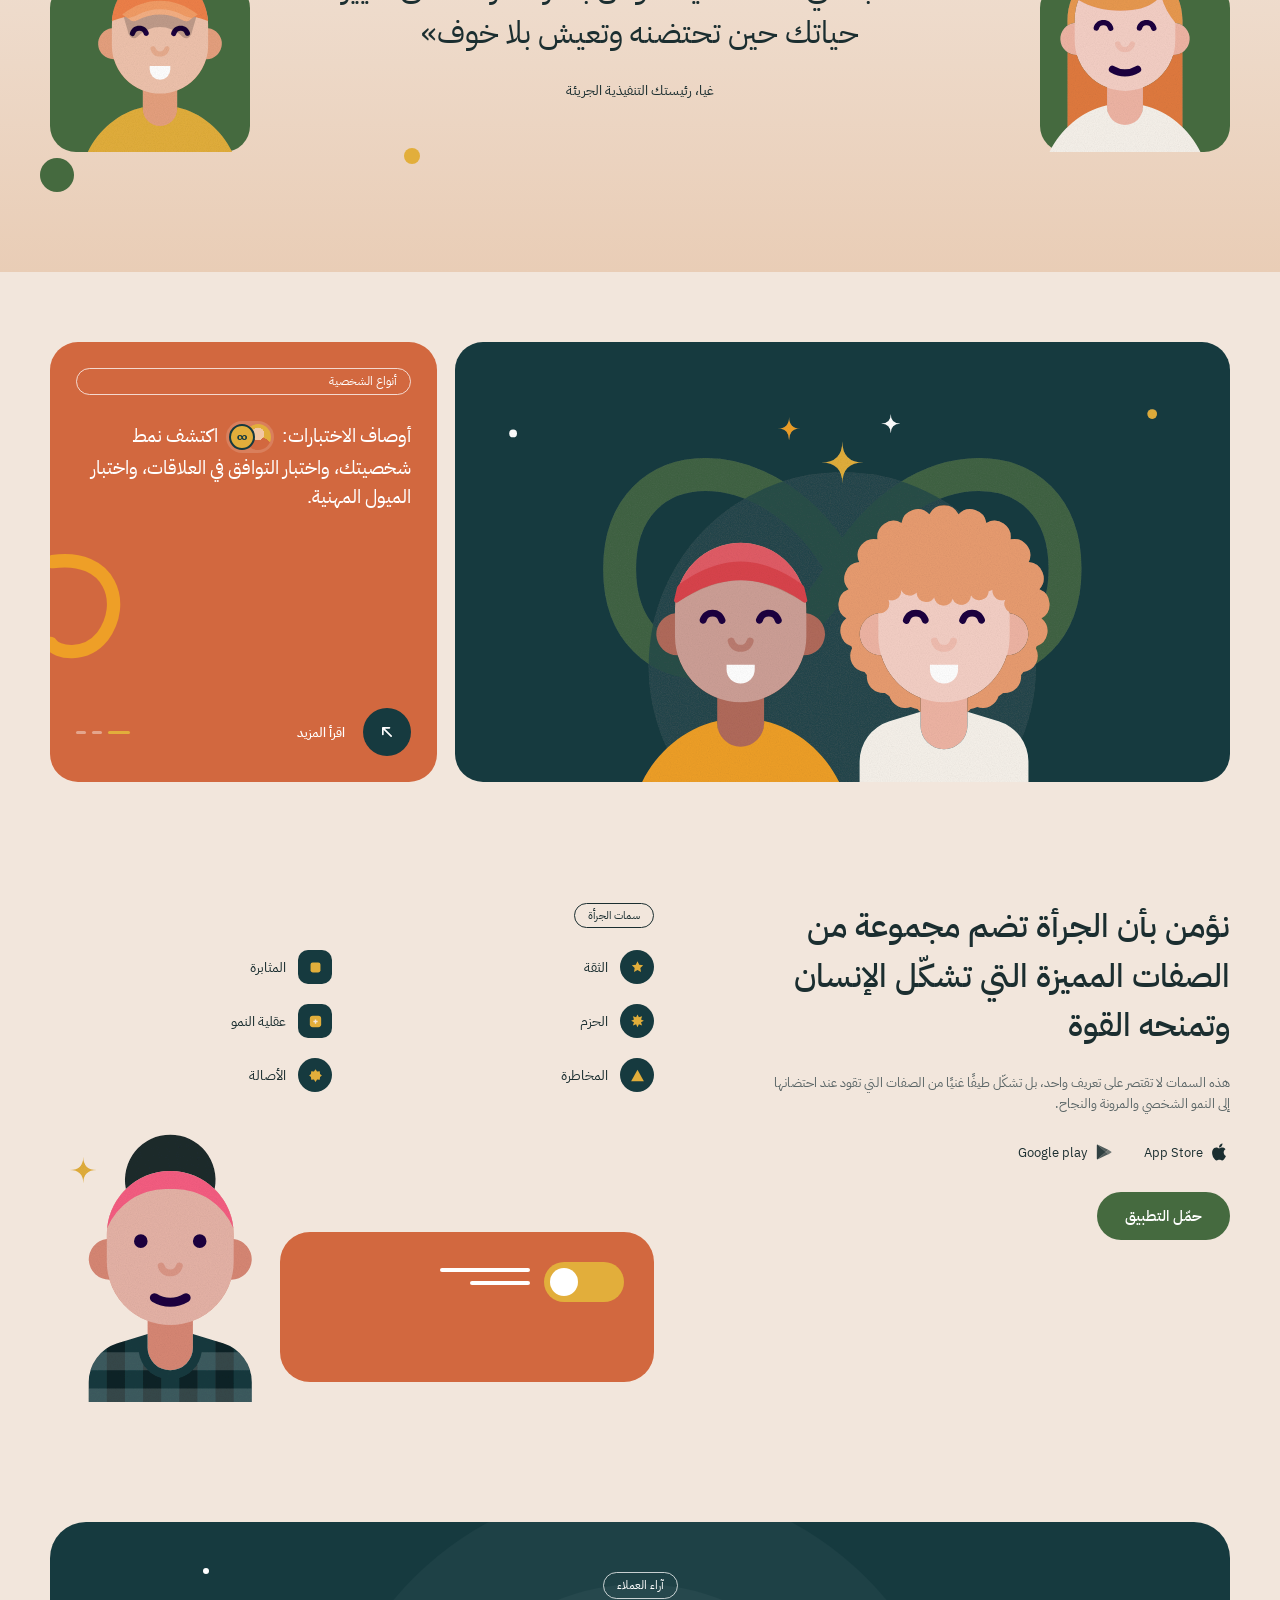
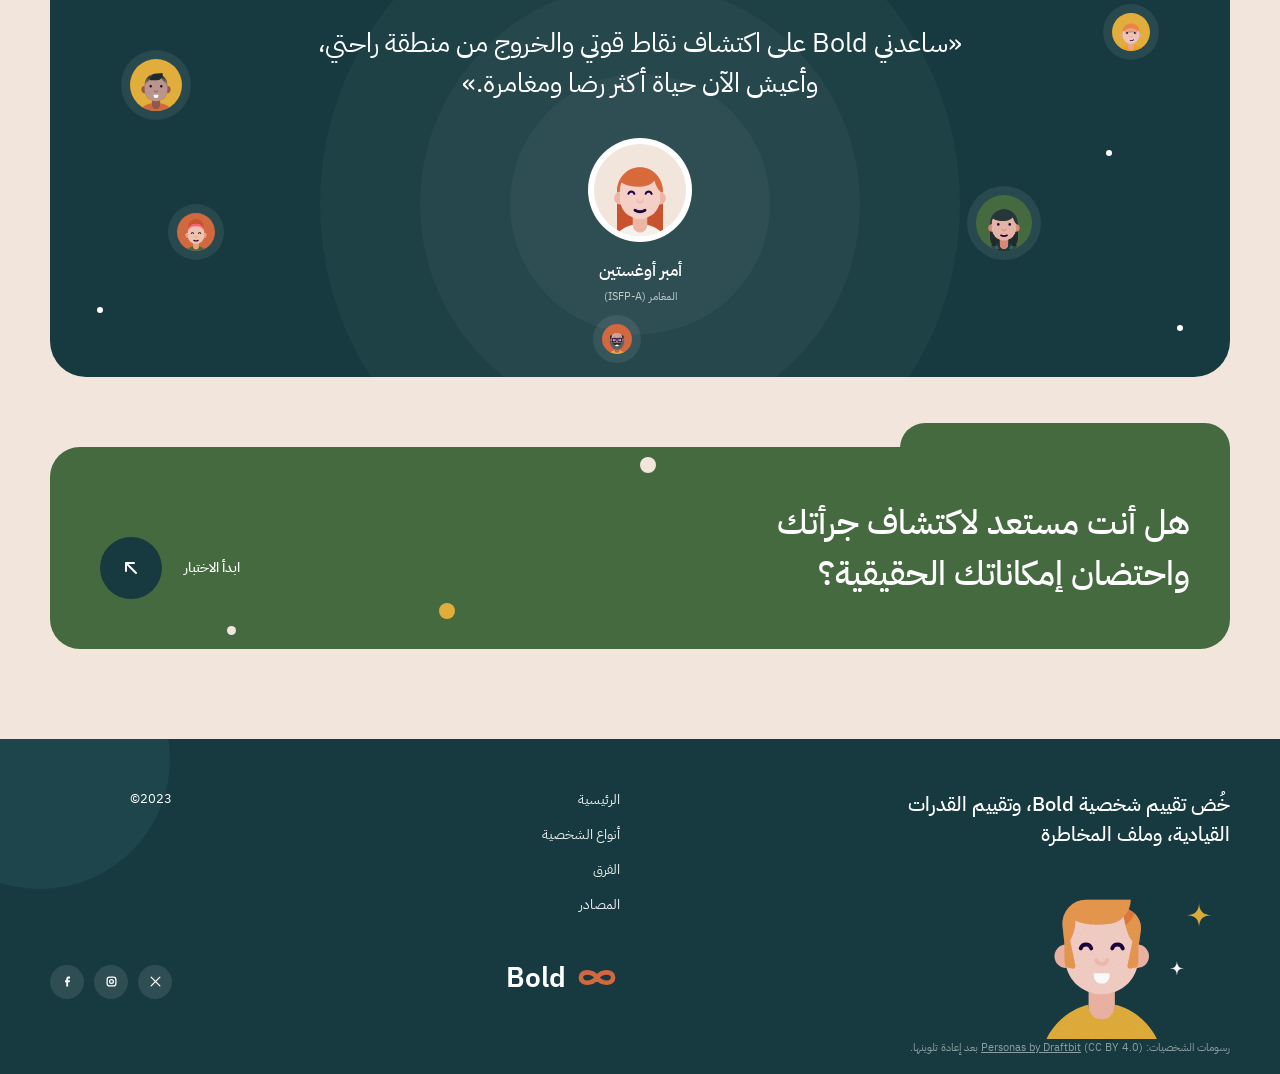
==== commit 55d53122: "Add AI illustration to Our Expertise card, one per language Co-Authored-By: Claude Opus 5.5 <noreply" ====
--- a/bold/index.html
+++ b/bold/index.html
@@ -91,7 +91,7 @@
         <p data-i18n="m1p">We believe that everyone possesses unique traits and strengths that, when embraced, can lead to personal growth, fulfillment, and success.</p>
       </article>
       <article class="m-card reveal">
-        <div class="m-img bg-mustard" data-person="expertise"><span class="tag tag-light tag-on-img" data-i18n="m2tag">Our Expertise</span></div>
+        <div class="m-img bg-mustard photo-card" data-photo="expertise"><span class="tag tag-light tag-on-img" data-i18n="m2tag">Our Expertise</span></div>
         <h3 data-i18n="m2h">With years of experience in the field of personality development and self-improvement</h3>
         <p data-i18n="m2p">Our professionals hold advanced degrees in psychology and have extensive training in coaching and counseling.</p>
       </article>
--- a/bold/style.css
+++ b/bold/style.css
@@ -143,6 +143,7 @@
 .m-img .arrow-btn { position: absolute; left: 20px; bottom: 20px; z-index: 2; }
 .bg-terracotta { background: var(--terracotta); }
 .photo-card.bg-terracotta { background: #CF5029; }
+.photo-card.bg-mustard { background: #EFA324; }
 .card-photo { position: absolute; inset: 0; width: 100%; height: 100%; object-fit: cover; object-position: center 4%; transition: transform .6s ease; }
 .m-card:hover .card-photo { transform: scale(1.04); }
 .bg-mustard { background: var(--mustard); }
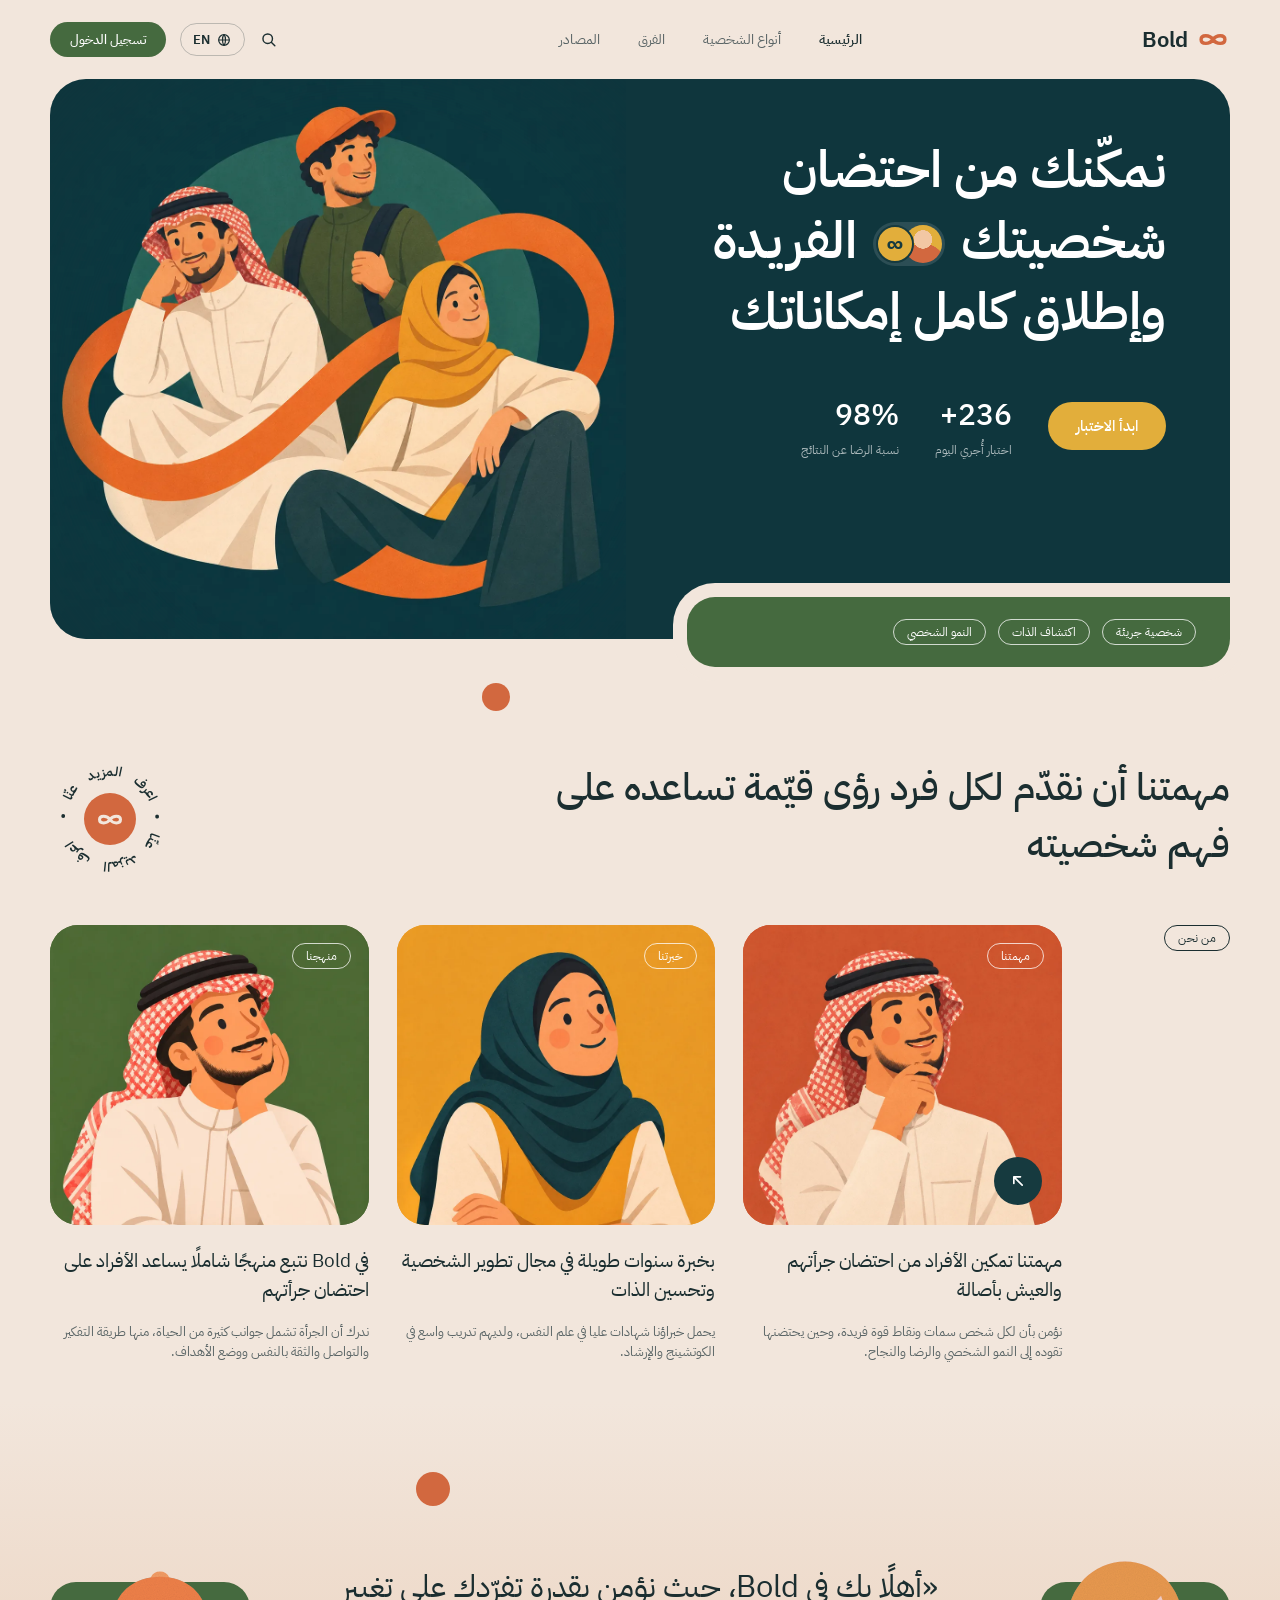
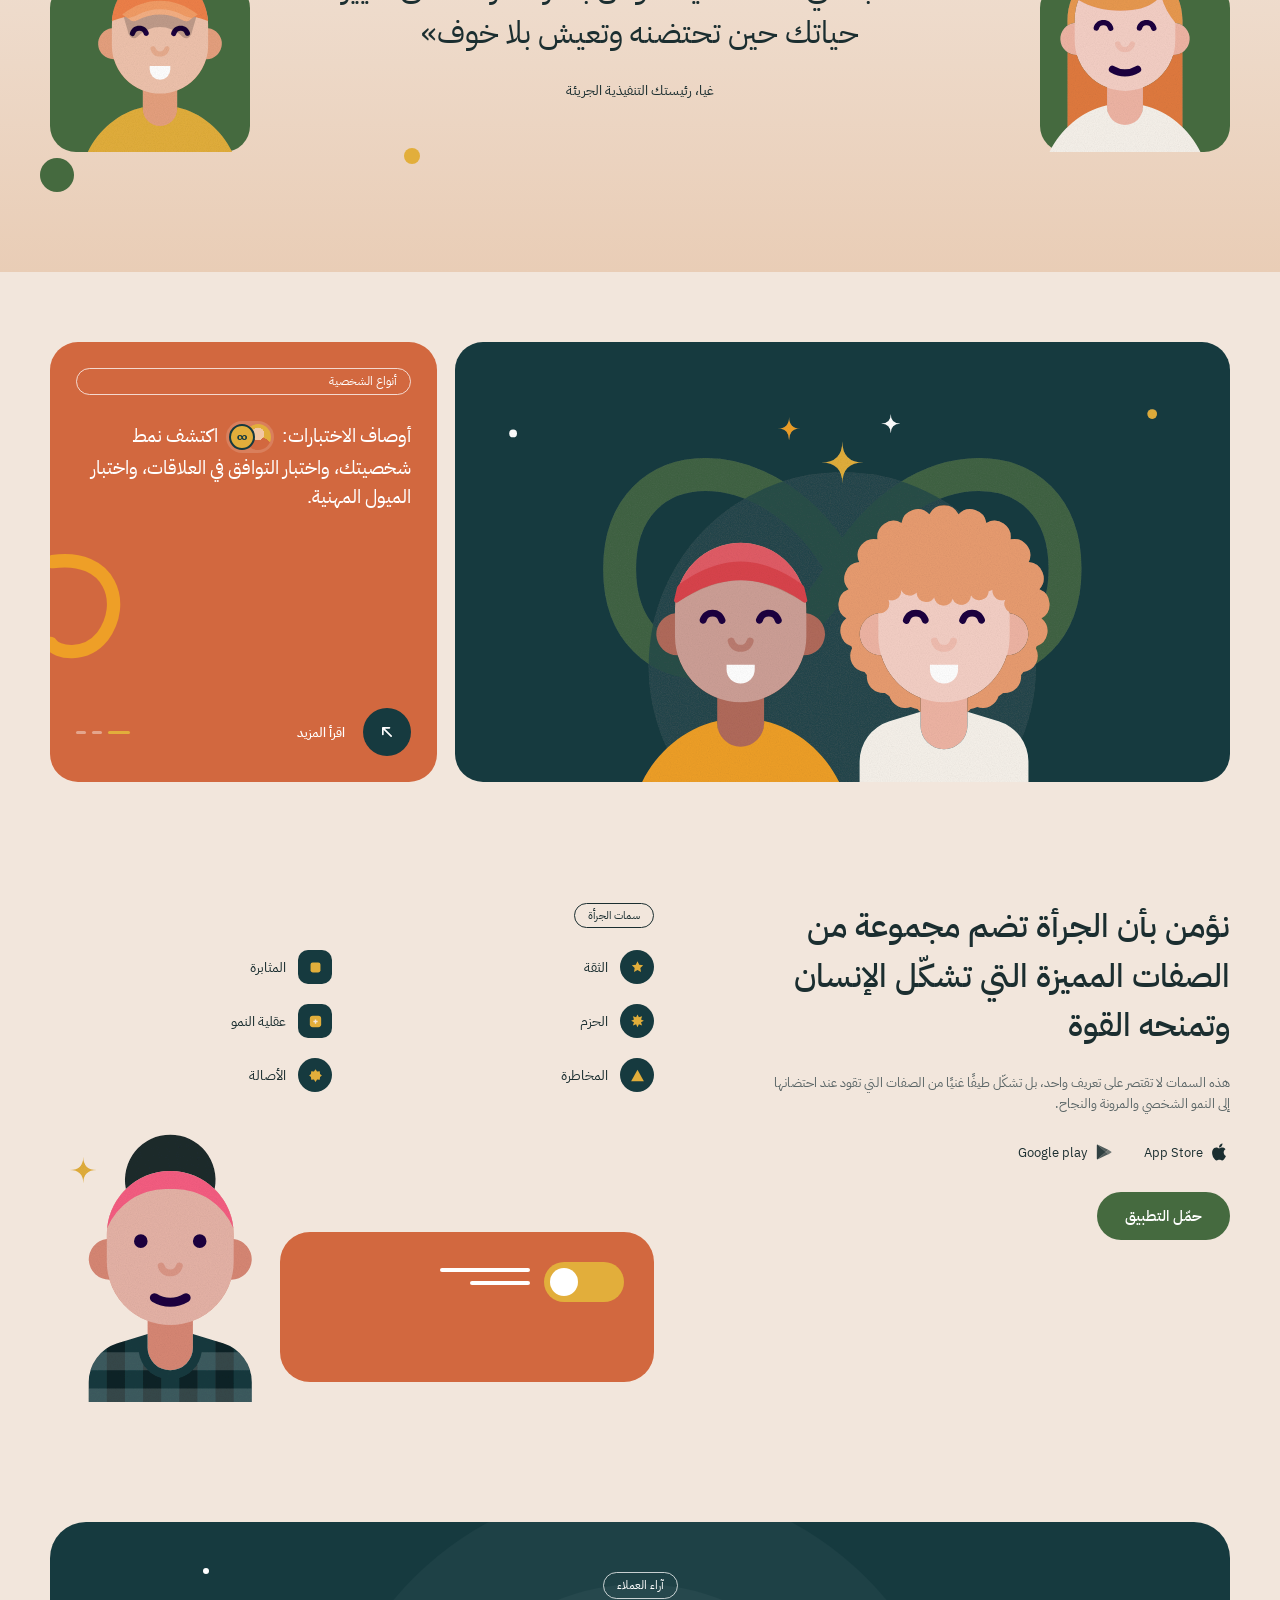
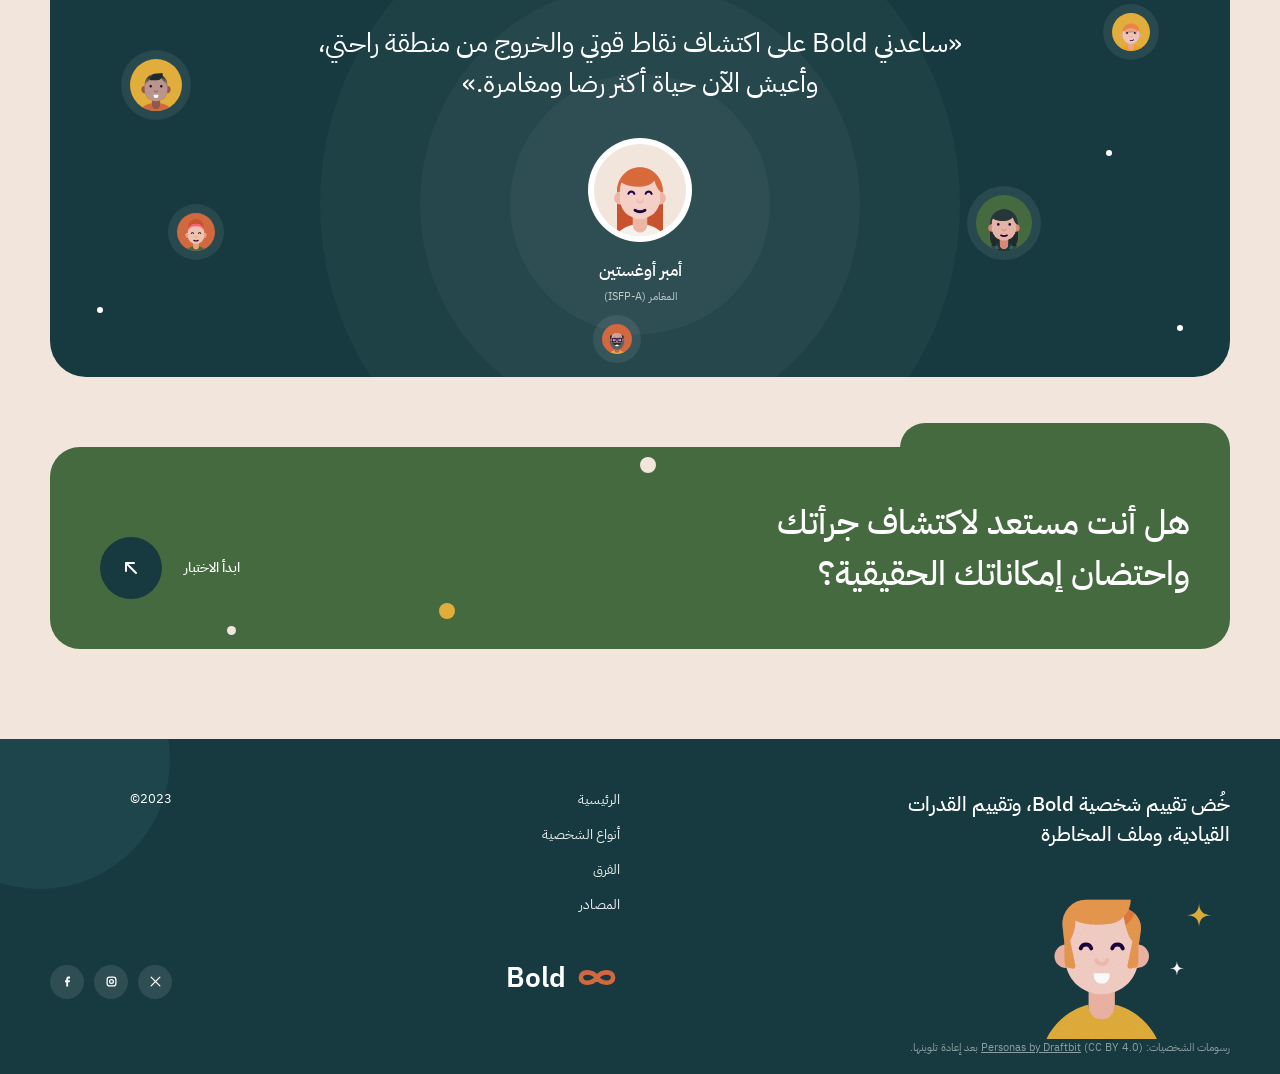
==== commit 3ddd824c: "Add AI illustration to Our Approach card, one per language Co-Authored-By: Claude Opus 5.5 <noreply@" ====
--- a/bold/index.html
+++ b/bold/index.html
@@ -96,7 +96,7 @@
         <p data-i18n="m2p">Our professionals hold advanced degrees in psychology and have extensive training in coaching and counseling.</p>
       </article>
       <article class="m-card reveal">
-        <div class="m-img bg-green" data-person="approach"><span class="tag tag-light tag-on-img" data-i18n="m3tag">Our Approach</span></div>
+        <div class="m-img bg-green photo-card" data-photo="approach"><span class="tag tag-light tag-on-img" data-i18n="m3tag">Our Approach</span></div>
         <h3 data-i18n="m3h">At Bold, we take a holistic approach to help individuals embrace their boldness</h3>
         <p data-i18n="m3p">We understand that boldness encompasses various aspects of life, including mindset, communication, self-confidence, and goal-setting.</p>
       </article>
--- a/bold/style.css
+++ b/bold/style.css
@@ -144,6 +144,7 @@
 .bg-terracotta { background: var(--terracotta); }
 .photo-card.bg-terracotta { background: #CF5029; }
 .photo-card.bg-mustard { background: #EFA324; }
+.photo-card.bg-green { background: #4F6B38; }
 .card-photo { position: absolute; inset: 0; width: 100%; height: 100%; object-fit: cover; object-position: center 4%; transition: transform .6s ease; }
 .m-card:hover .card-photo { transform: scale(1.04); }
 .bg-mustard { background: var(--mustard); }
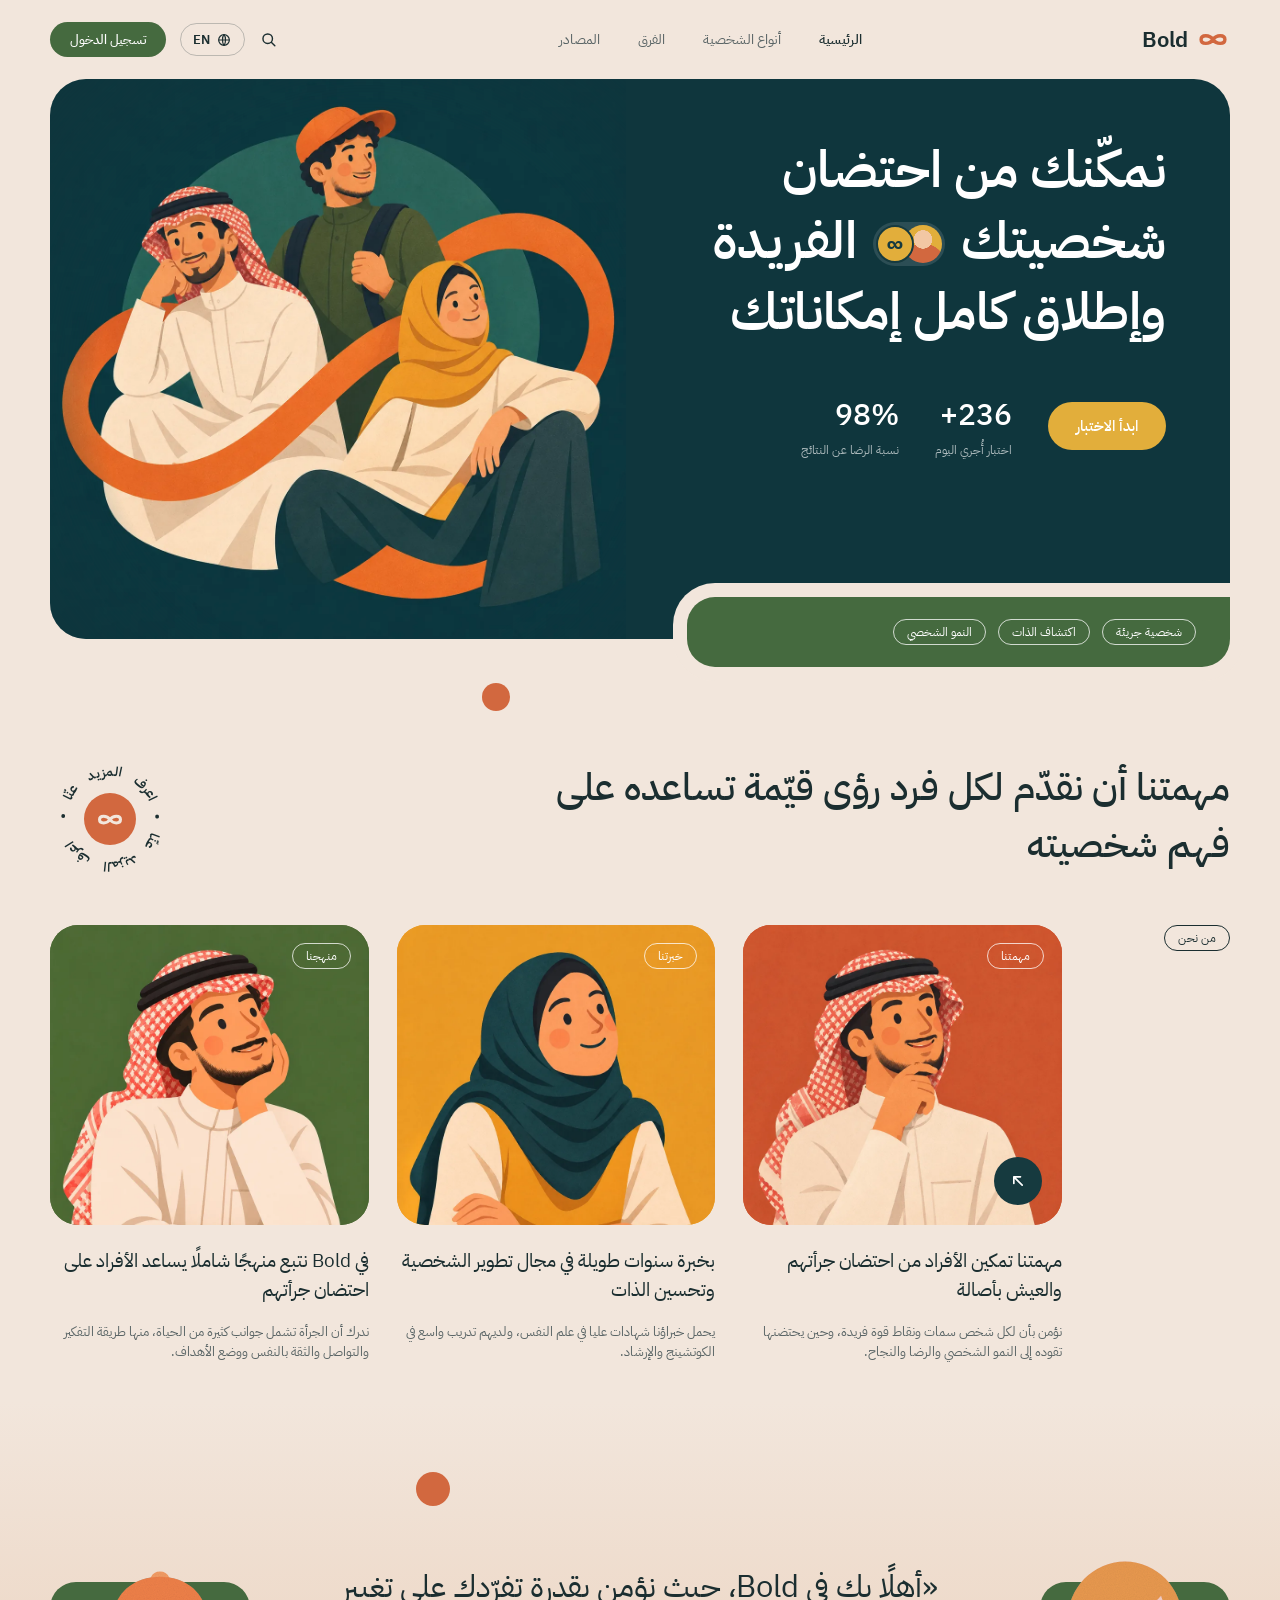
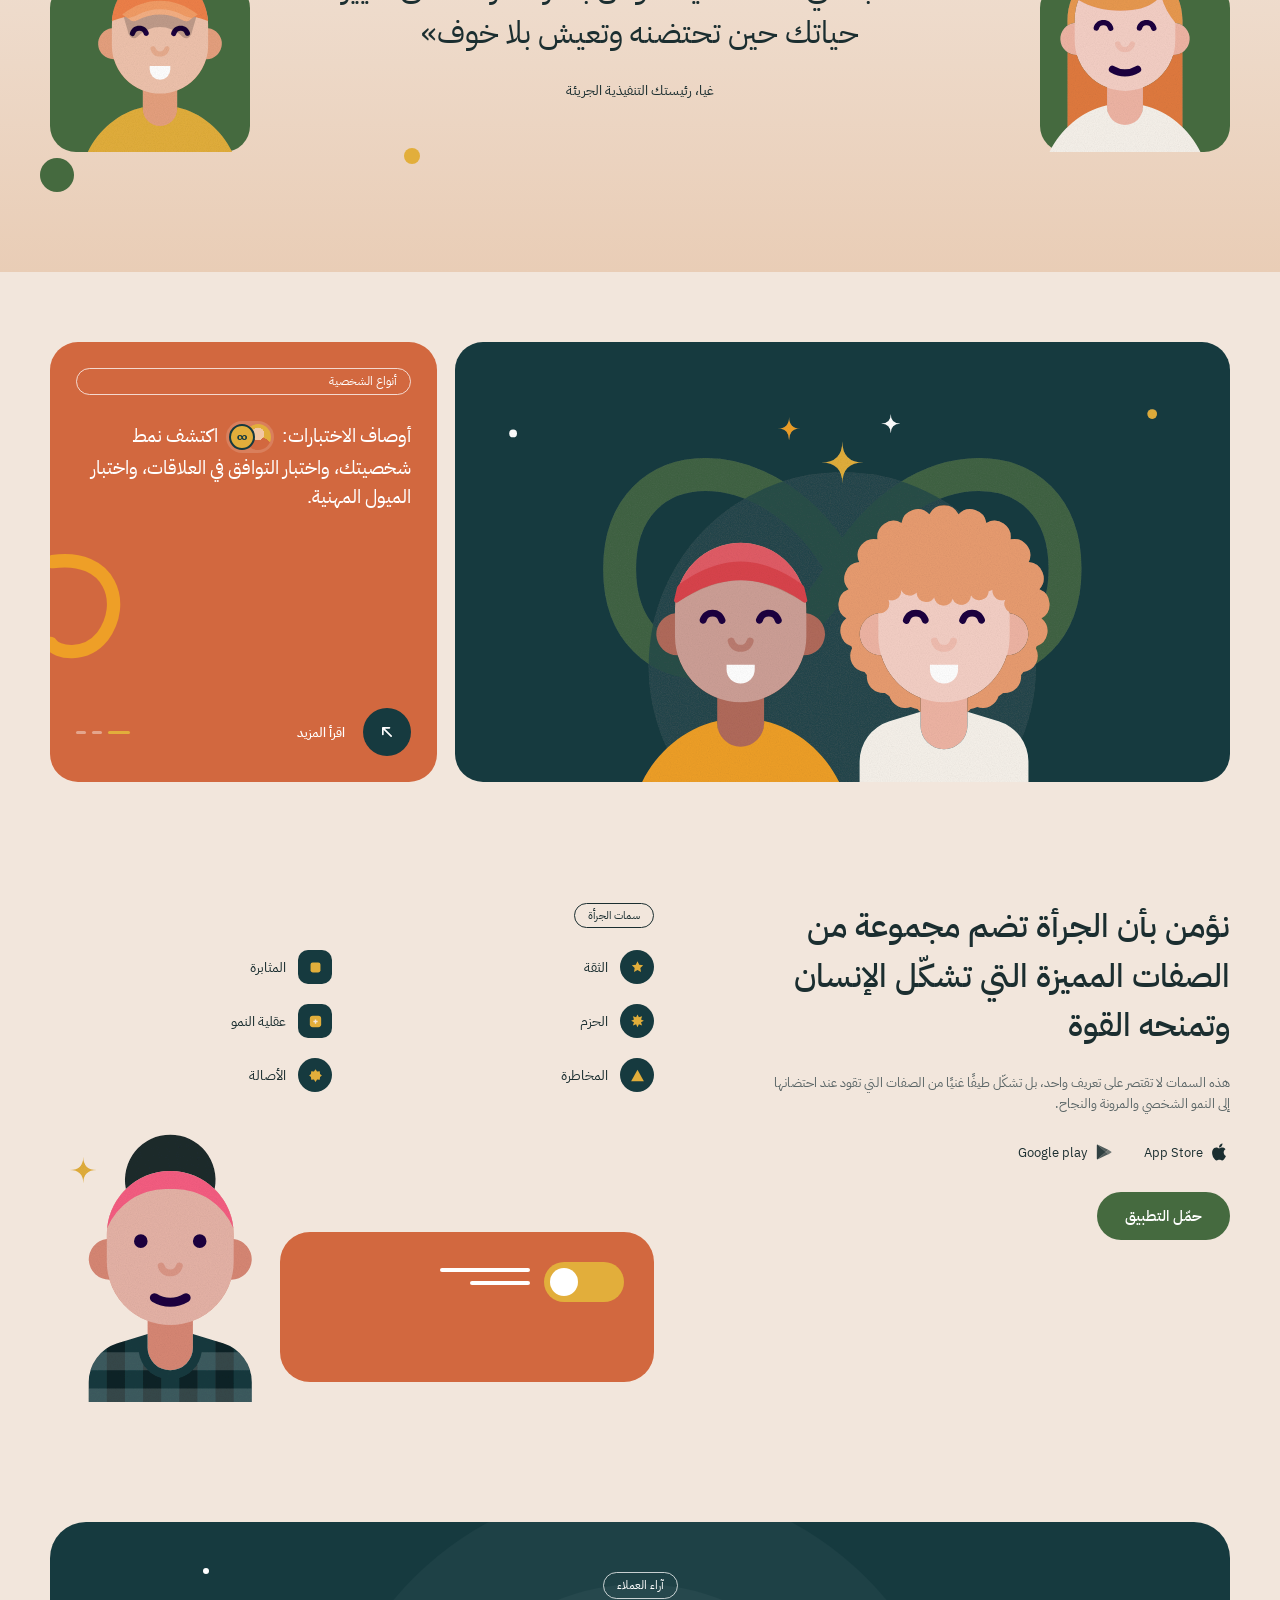
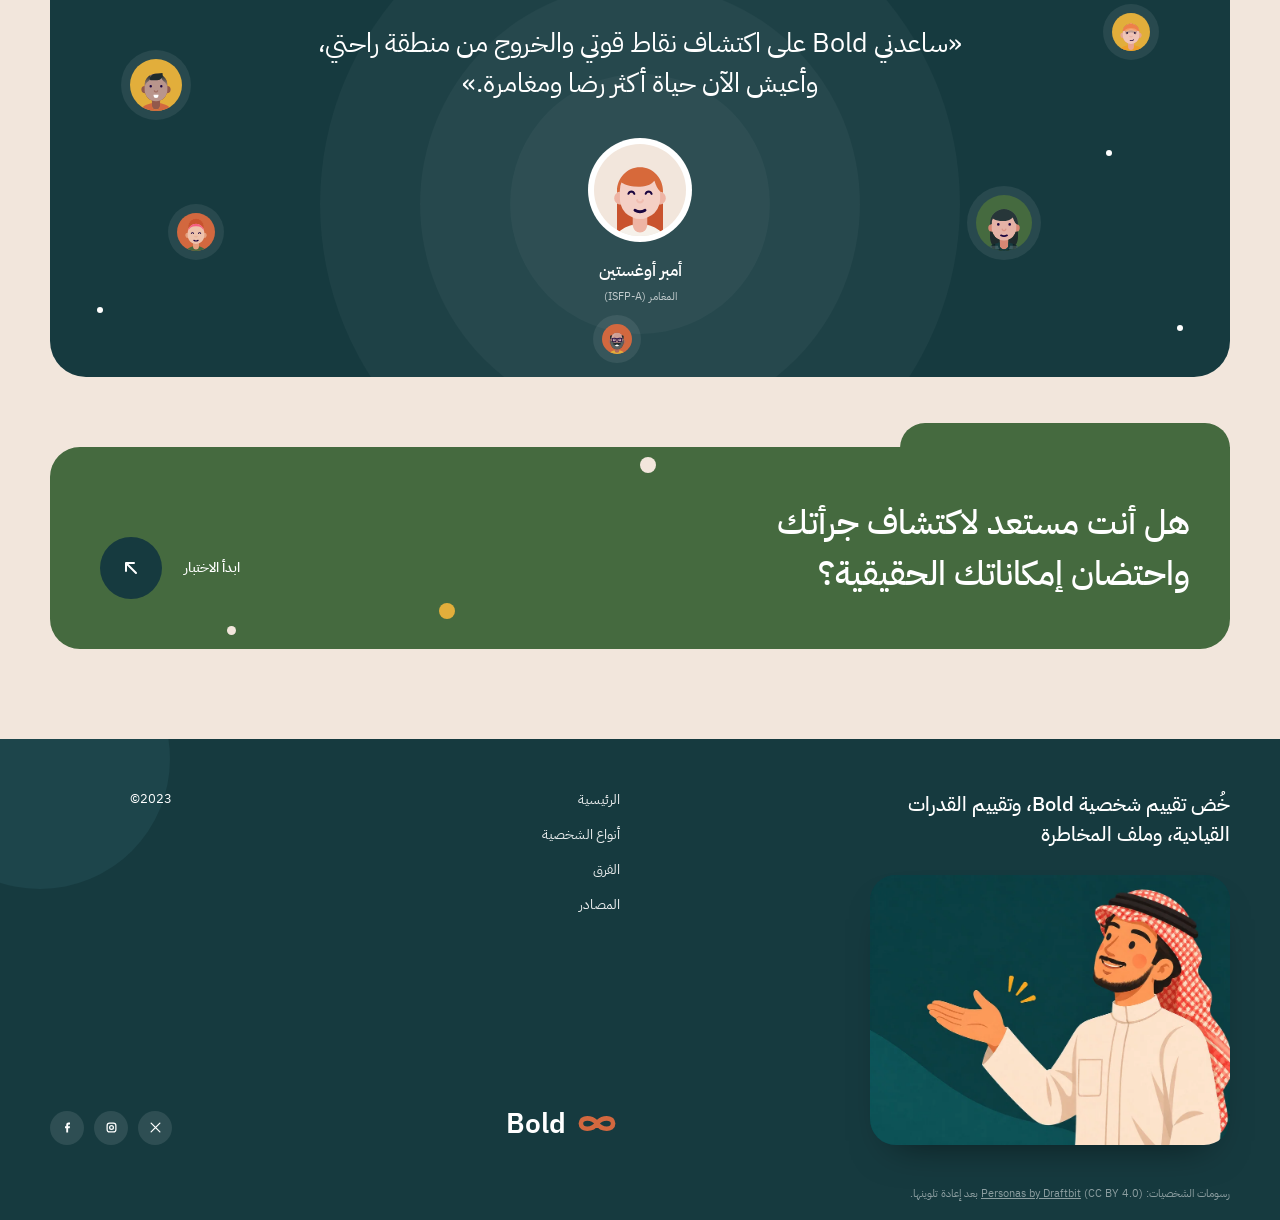
==== commit fb9c6301: "Add AI illustration to footer, one per language Co-Authored-By: Claude Opus 5.5 <noreply@anthropic.c" ====
--- a/bold/index.html
+++ b/bold/index.html
@@ -205,7 +205,7 @@
     <div class="container footer-in">
       <div class="f-left">
         <h3 data-i18n="footTitle">Take our Bold Personality Assessment, Leadership Potential Assessment, and Risk-Taking Profile</h3>
-        <div class="f-person" id="footPerson"></div>
+        <div class="f-person photo-card" data-photo="footer"></div>
       </div>
       <div class="f-right">
         <ul class="f-links">
--- a/bold/style.css
+++ b/bold/style.css
@@ -265,7 +265,12 @@
 .footer::after { content: ""; position: absolute; right: -90px; top: -110px; width: 260px; height: 260px; border-radius: 50%; background: var(--ink-2); }
 .footer-in { display: grid; grid-template-columns: 1fr 1fr; gap: 40px; padding-top: 50px; position: relative; z-index: 1; }
 .f-left h3 { font-size: 20px; font-weight: 500; line-height: 1.3; max-width: 380px; }
-.f-person { width: 230px; height: 170px; margin-top: 20px; }
+.f-person {
+  position: relative; width: min(360px, 100%); aspect-ratio: 4 / 3; margin: 26px 0 40px;
+  border-radius: 26px; overflow: hidden; background: #0A3F48;
+  box-shadow: 0 20px 40px -24px rgba(0,0,0,.6);
+}
+.f-person .card-photo { object-position: center; }
 .f-right { display: grid; grid-template-columns: 1fr auto; grid-template-rows: auto 1fr; gap: 20px; padding-bottom: 40px; }
 .f-links { list-style: none; display: grid; gap: 14px; font-size: 14px; }
 .f-links a { opacity: .9; transition: color .2s; }
@@ -372,3 +377,5 @@
   *, *::before, *::after { animation: none !important; transition: none !important; }
   .reveal { opacity: 1; transform: none; }
 }
+
+[dir="rtl"] .f-person .card-photo { transform: scaleX(-1); }
